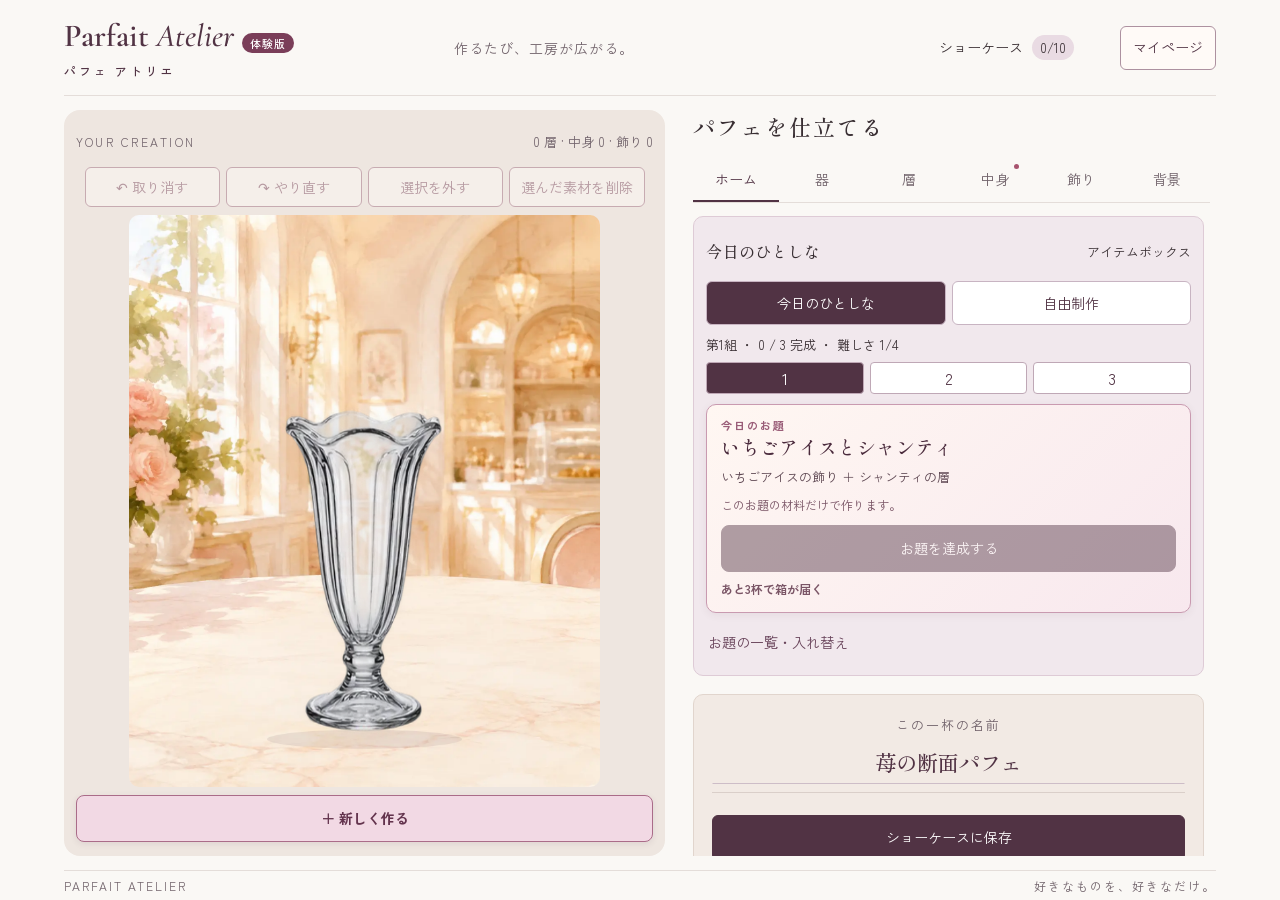
==== parfait-atelier/index.html @ 28c4d565 "Parfait Atelier 体験版に入れ替え（器4・層6・素材13・背景2、3題達成で箱ひとつ）" ====
<!doctype html>
<html lang="ja"><head><meta charset="UTF-8"><meta name="viewport" content="width=device-width,initial-scale=1"><meta name="theme-color" content="#513344"><meta name="description" content="パフェを仕立てて、撮って、集める。お題を楽しみながら新しい素材と作品帖を見つける小さな工房。"><title>Parfait Atelier 体験版 — 私のパフェ工房</title><style>:root{--plum:#513344;--ink:#382e32;--paper:#faf8f5;--line:#e4ddd9;--muted:#817378}*{box-sizing:border-box}body{margin:0;background:var(--paper);color:var(--ink);font-family:Arial,'Noto Sans JP',sans-serif;font-size:16px}button{font:inherit;cursor:pointer;color:inherit;touch-action:manipulation}button:disabled{opacity:.35;cursor:default}button:focus-visible,a:focus-visible,input:focus-visible{outline:3px solid #b77790;outline-offset:4px}header{height:106px;margin:0 5%;display:flex;align-items:center;border-bottom:1px solid var(--line);gap:24px}.brand{text-decoration:none;color:var(--plum);font:32px Georgia,serif;letter-spacing:-1px}.brand i{font-weight:normal}.brand span{display:block;font:12px Arial,sans-serif;letter-spacing:3px;margin-top:7px}.header-note{margin:auto;color:var(--muted);font-size:14px;letter-spacing:2px}.quiet{border:0;background:transparent;padding:10px;font-size:14px}.quiet:hover{color:#a15173}main{max-width:1400px;margin:auto;padding:36px 5% 50px;display:grid;grid-template-columns:1.15fr 1fr;gap:58px}.stage-panel{background:#f0eae5;border-radius:140px 140px 8px 8px;position:relative;padding:30px 28px 16px;align-self:start}.stage-heading{display:flex;justify-content:space-between;gap:10px;margin:8px 38px 0;font-size:12px;color:var(--muted)}.eyebrow{letter-spacing:2.5px;font-size:12px}.canvas-wrap{position:relative;max-width:470px;margin:auto}canvas{width:100%;height:auto;display:block;touch-action:none}#loading{position:absolute;inset:40% 0;text-align:center;color:var(--muted);font-size:14px;pointer-events:none}.creation-caption{text-align:center;margin-top:-32px;position:relative;pointer-events:none}.small-star{font-size:25px;color:#997f65}h1{font-family:Georgia,'Yu Mincho',serif;font-size:24px;font-weight:normal;letter-spacing:3px;margin:8px 0 12px}.creation-caption p{font-size:12px;color:var(--muted);line-height:1.8}.stage-actions{display:flex;justify-content:center;gap:25px;margin-top:20px}.workbench-title{display:flex;align-items:center;justify-content:space-between;padding:10px 0 24px}.workbench-title h2{font-size:24px;font-weight:500;margin:12px 0 0;letter-spacing:2px}.edition{font-size:12px;color:var(--muted);letter-spacing:1px}.tabs{display:flex;border-bottom:1px solid var(--line);margin-bottom:25px}.tabs button{flex:1;background:none;border:0;border-bottom:2px solid transparent;padding:16px 0;font-size:14px;color:var(--muted)}.tabs button.active{color:var(--plum);border-color:var(--plum)}.panel-label{font-size:14px;color:var(--muted);margin:0 0 18px;line-height:1.7}.grid{display:grid;grid-template-columns:repeat(4,1fr);gap:10px}.material{background:#fff;border:1px solid var(--line);border-radius:5px;padding:10px 4px 12px;min-width:0;font-size:13px;transition:.18s}.material:hover{transform:translateY(-3px);border-color:#ad8295}.material.chosen{border-color:var(--plum);background:#eee4e9;box-shadow:inset 0 0 0 1px var(--plum)}.sprite{height:85px;width:85px;max-width:100%;margin:0 auto 7px;display:block;background-size:400% 400%;background-repeat:no-repeat}.swatch{height:38px;width:38px;border-radius:50%;display:block;margin:12px auto 18px;box-shadow:inset 0 0 0 1px #0000000d}.recipe{margin-top:28px;padding-top:24px;border-top:1px solid var(--line)}.recipe-title{display:flex;justify-content:space-between;align-items:center;margin-bottom:12px}.recipe-title h3{font-size:16px;margin:0;font-weight:500}.recipe-title span,.hint{font-size:12px;color:var(--muted)}.layer-row{display:flex;align-items:center;gap:12px;border-bottom:1px solid #e8e1dd;min-height:48px;font-size:14px}.dot{width:15px;height:15px;border-radius:50%;flex-shrink:0}.layer-row .name{flex:1}.layer-row button{border:0;background:transparent;padding:9px 7px;color:#806f78}.hint{line-height:1.8}#selection:empty{display:none}#selection{margin-top:23px;background:#eee6eb;padding:18px;border-radius:5px}.selection-heading{display:flex;justify-content:space-between;align-items:center;font-size:14px;margin-bottom:15px}.selection-heading button{border:0;background:none}.range-row{display:flex;align-items:center;gap:12px;margin:12px 0;font-size:14px}.range-row label{min-width:55px}.range-row input{width:100%;accent-color:var(--plum)}.range-row output{font-size:12px;min-width:45px;text-align:right}footer{margin:0 5%;border-top:1px solid var(--line);padding:23px 0;display:flex;justify-content:space-between;color:var(--muted);font-size:12px;letter-spacing:2px}@media(min-width:1300px){main{padding-top:45px}.canvas-wrap{max-width:490px}}@media(max-width:850px){header{height:86px}.brand{font-size:27px}.header-note{display:none}header>.quiet{margin-left:auto}main{gap:24px;padding:24px 4%;grid-template-columns:1fr 1fr}.stage-panel{padding:25px 8px 12px;border-radius:90px 90px 6px 6px}.stage-heading{margin:10px 20px}.grid{grid-template-columns:repeat(2,1fr)}.edition{display:none}.creation-caption{margin-top:-15px}.creation-caption p{font-size:12px}h1{font-size:20px}.workbench-title h2{font-size:20px}}@media(max-width:580px){main{display:block;padding:20px 5%}.stage-panel{border-radius:110px 110px 6px 6px;padding-top:15px}.canvas-wrap{max-width:310px}.stage-heading{margin:12px 30px}.creation-caption{margin-top:-27px}h1{margin:3px 0 8px}.stage-actions{margin-top:8px}.workbench{margin-top:28px}.workbench-title{padding:0 0 12px}.grid{grid-template-columns:repeat(4,1fr)}.sprite{height:65px;width:65px}.material{font-size:12px}.tabs{position:sticky;top:0;background:var(--paper);z-index:4;margin-bottom:20px}.recipe{margin-top:23px}footer{font-size:10px;letter-spacing:1px}.creation-caption p{margin:8px 0}.small-star{font-size:20px}}
.sprite{background-size:contain;background-position:center}

.save-actions{text-align:center;margin:14px auto 0;max-width:450px;padding:18px 0 0;border-top:1px solid #dacfc9}.primary{border:1px solid var(--plum);border-radius:4px;background:var(--plum);color:white;padding:13px 26px;font-size:15px;min-height:46px}.primary:hover{background:#694354}.project-actions{display:flex;flex-wrap:wrap;justify-content:center;gap:4px;margin-top:9px}.project-actions .quiet{min-height:44px}.save-actions .hint{margin:7px 8px;font-size:12px;line-height:1.8}

/* Studio edition: preserve the original plum palette and watercolor materials. */
:root{--muted:#71636b}button,input,select{font:inherit}button:disabled{opacity:.55}button{min-height:44px}button:focus-visible,select:focus-visible,summary:focus-visible{outline:3px solid #a95a7f;outline-offset:3px}header{height:96px;max-width:1500px}.header-note{letter-spacing:1px}header .quiet{margin-left:auto;white-space:nowrap}#collection-count,#gift-count:not(:empty){display:inline-block;background:#e9dbe3;border-radius:20px;padding:3px 8px;font-size:13px;margin-left:5px}main{max-width:1460px;grid-template-columns:minmax(0,1.03fr) minmax(0,1fr);gap:40px;padding-top:28px}.stage-panel{padding:22px 22px 18px;border-radius:16px;background:#eee6e0;overflow:hidden}.stage-heading{margin:0 0 15px;align-items:center;font-size:13px}.canvas-wrap{max-width:500px;border-radius:10px;overflow:hidden;background:#f0eae5}.creation-caption{margin:18px 0 0;pointer-events:auto}.creation-caption label{display:block;font-size:13px;letter-spacing:2px;color:var(--muted);margin-bottom:6px}.creation-caption input{width:100%;text-align:center;border:1px solid transparent;border-bottom-color:#cdbdc7;background:transparent;color:var(--plum);font:24px Georgia,'Yu Mincho',serif;padding:8px 5px;border-radius:0;min-height:44px}.creation-caption p{font-size:14px;margin:10px 0}.stage-actions{gap:6px;margin-top:8px;flex-wrap:wrap}.save-actions{padding-top:14px;margin-top:8px}.save-actions>.primary,.save-actions>.secondary{display:block;width:100%;margin:9px 0}.primary,.secondary{font-size:14px;border-radius:6px;padding:12px 16px;line-height:1.5}.secondary{background:#fffaf7;border:1px solid #ad91a0;color:var(--plum)}.secondary:hover{background:#eee1e8}.save-actions .hint,.hint{font-size:13px;line-height:1.8}#save-status{font-size:13px;color:#536646;line-height:1.8;margin:10px 0 0}#save-status.error{color:#9b2e48;font-weight:600}.workbench-title{padding:0 0 20px}.workbench-title h1{font-size:26px;letter-spacing:2px;margin:10px 0 0}.journey{background:#f1e8ed;border:1px solid #decbd6;border-radius:10px;padding:14px 18px;margin-bottom:18px}.journey-heading{display:flex;justify-content:space-between;align-items:center;gap:8px}.journey h2{font-size:16px;font-weight:600;margin:0}.journey .quiet{font-size:13px;padding:6px 0}.journey select{width:100%;min-height:46px;background:#fffcfa;border:1px solid #cbb3c1;color:var(--plum);border-radius:5px;padding:8px 10px;margin-top:5px;font-size:16px}.journey p{font-size:14px;line-height:1.8;margin:10px 0}.journey .hint{font-size:13px;margin-bottom:0}.progress-line{display:flex;align-items:center;justify-content:space-between;font-size:13px;gap:10px}progress{width:100%;height:6px;border:0;border-radius:8px;display:block;margin-top:8px;background:#dacbd4;accent-color:var(--plum)}progress::-webkit-progress-bar{background:#dacbd4;border-radius:8px}progress::-webkit-progress-value{background:var(--plum);border-radius:8px}.tabs{margin-bottom:18px}.tabs button{font-size:14px;padding:14px 2px}.grid{gap:8px}.material{font-size:14px;padding:10px 5px;line-height:1.5}.material small{display:block;font-size:12px;color:var(--muted);margin-top:6px}.material.locked{opacity:.7}.sprite{object-fit:contain;width:80px;height:84px;background-size:contain}.recipe-title h2{font-size:16px;font-weight:500;margin:0}.scene-grid{display:grid;grid-template-columns:repeat(3,minmax(0,1fr));gap:8px}.scene-thumb{display:block;width:100%;height:105px;object-fit:cover;border-radius:3px;margin-bottom:10px}.scene-thumb.plain{background:#f0eae5}.subheading{font-size:16px;font-weight:500;margin:24px 0 14px}.empty-mark{display:grid;place-items:center;color:#9b8791;font-size:28px}.accents .material{font-size:13px}.reward-link{font-size:14px;margin-top:10px;padding-left:0}.backup{border-top:1px solid var(--line);padding-top:22px;margin-top:26px}.backup summary{font-size:14px;cursor:pointer;padding:6px 0}.backup .project-actions{justify-content:flex-start}.selection-actions{display:flex;gap:6px}.selection-actions .quiet{flex:1;background:#fff8fc;border:1px solid #d3bdca;border-radius:4px}.selection-heading{gap:10px}.selection-heading button{font-size:14px}.layer-row button{min-width:40px}.range-row output{font-size:13px}.range-row input{min-width:0}.range-row{gap:10px}.sr-only{position:absolute;width:1px;height:1px;padding:0;margin:-1px;overflow:hidden;clip:rect(0,0,0,0);white-space:nowrap;border:0}dialog{border:1px solid #d1b9c7;border-radius:15px;padding:28px;background:var(--paper);color:var(--ink);width:min(780px,calc(100% - 32px));max-height:88vh;overflow:auto;box-shadow:0 24px 100px #2815224d}dialog::backdrop{background:#2418218c;backdrop-filter:blur(3px)}.dialog-heading{display:flex;align-items:flex-start;justify-content:space-between;gap:15px;border-bottom:1px solid var(--line);padding-bottom:16px}.dialog-heading h2{font:26px Georgia,'Yu Mincho',serif;margin:10px 0 0}dialog p{line-height:1.8;font-size:14px}.dialog-heading .quiet{white-space:nowrap}.reward-grid{display:grid;grid-template-columns:repeat(3,minmax(0,1fr));gap:12px;margin:20px 0}.reward-card{border:1px solid var(--line);border-radius:8px;background:#fff;padding:18px 12px;text-align:center}.reward-card .sprite{width:100px;height:100px}.reward-card h3{font-size:16px;font-weight:500;margin:12px 0 8px}.reward-card p{font-size:13px;color:var(--muted);min-height:46px}.reward-card button{width:100%;padding:10px 4px}.bowl-card{display:flex;align-items:center;gap:24px;background:#e9eef0;border-radius:8px;padding:20px}.bowl-card .sprite{width:150px;height:150px;flex:none;margin:0}.bowl-card h3{font-size:20px;font-weight:500;margin:10px 0}.bowl-card .eyebrow{letter-spacing:1px}.collection-grid{display:grid;grid-template-columns:repeat(3,minmax(0,1fr));gap:16px}.work-card{background:white;border:1px solid var(--line);border-radius:8px;overflow:hidden;padding-bottom:12px;text-align:center}.work-card canvas{touch-action:auto}.work-card h3{font-size:15px;font-weight:500;padding:0 10px;overflow-wrap:anywhere}.work-card>div{display:flex;justify-content:center;gap:4px;padding:0 6px}.work-card button{font-size:13px;padding:7px}.empty-collection{text-align:center;padding:45px 10px}.empty-collection h3{font-size:22px;font-weight:500}.confirm-actions{display:flex;justify-content:flex-end;gap:12px;margin-top:24px}#confirm-dialog{max-width:480px}#confirm-title{font-size:20px}footer{font-size:12px}
@media(min-width:1100px){.canvas-wrap{max-width:430px}}
@media(max-width:900px){main{gap:24px;padding:24px 4%}.stage-panel{padding:15px}.grid{grid-template-columns:repeat(3,minmax(0,1fr))}.edition{display:none}.journey{padding:12px}.journey-heading{flex-wrap:wrap}.header-note{display:none}.stage-heading{font-size:12px}.eyebrow{letter-spacing:1.5px}.scene-grid{grid-template-columns:repeat(2,minmax(0,1fr))}}
@media(max-width:650px){header{height:80px;margin:0 5%;gap:10px}.brand{font-size:25px}.brand span{font-size:11px;letter-spacing:2px}header .quiet{font-size:13px;padding:8px 0}main{display:block;padding:18px 5%}.stage-panel{border-radius:12px;padding:14px}.canvas-wrap{max-width:350px}.stage-heading{margin:0 0 10px}.creation-caption{margin-top:12px}.creation-caption input{font-size:22px}.stage-actions .quiet{font-size:13px}.workbench{margin-top:28px}.grid{grid-template-columns:repeat(4,minmax(0,1fr))}.material{font-size:13px}.sprite{width:65px;height:72px}.tabs{position:sticky;top:0;z-index:4;background:var(--paper)}.journey-heading{flex-wrap:nowrap}.scene-grid{grid-template-columns:repeat(3,minmax(0,1fr))}.scene-thumb{height:100px}.collection-grid{grid-template-columns:repeat(2,minmax(0,1fr))}dialog{padding:20px 16px;width:calc(100% - 24px)}.dialog-heading h2{font-size:22px}.reward-grid{grid-template-columns:1fr;gap:10px}.reward-card{display:grid;grid-template-columns:72px 1fr;align-items:center;text-align:left;padding:12px;column-gap:12px}.reward-card .sprite{grid-row:1/4;width:72px;height:84px;margin:0}.reward-card h3{margin:0 0 4px}.reward-card p{min-height:0;margin:0 0 7px}.reward-card button{width:auto;justify-self:start;padding:8px 14px}.bowl-card{padding:15px;gap:12px}.bowl-card .sprite{width:90px;height:110px}.bowl-card h3{font-size:18px}.bowl-card p{font-size:13px}.save-actions .hint{font-size:13px}footer{letter-spacing:0;font-size:12px}}
@media(max-width:360px){.grid{grid-template-columns:repeat(3,minmax(0,1fr))}.stage-actions{gap:0}.brand{font-size:22px}header .quiet{font-size:12px}.scene-grid{grid-template-columns:1fr 1fr}.collection-grid{grid-template-columns:1fr}}
@media(prefers-reduced-motion:reduce){*,*::before,*::after{transition:none!important;scroll-behavior:auto!important}}

/* Collectible edition */
.edit-toolbar{display:flex;gap:8px;justify-content:center;margin:10px 0}.edit-toolbar button{flex:1}.edit-toolbar .quiet{border:1px solid #cdbac4;border-radius:6px}.subtabs{display:flex;gap:5px;margin-bottom:14px}.subtabs button{flex:1;border:1px solid var(--line);background:#fffaf7;border-radius:6px;padding:9px 3px;font-size:14px}.subtabs button.active{background:var(--plum);border-color:var(--plum);color:white}.subtabs small{display:block;font-size:11px;margin-top:3px}.item-picture{position:relative;display:block}.silhouette>img,.silhouette>.plain,.silhouette>.book-icon{filter:brightness(0);opacity:.8}.locked-item{background:#ede7e2}.locked-item:hover{background:#e5dcd7}.lock-mark{position:absolute;right:4px;bottom:5px;width:27px;height:27px;padding:5px;border-radius:50%;background:#fff8ee;color:var(--plum);box-shadow:0 2px 5px #38252d24}.lock-mark svg{width:100%;height:100%}.material small:empty{display:none}.material .scene-thumb{height:100px}.material small{font-size:11px;line-height:1.6}.music-controls{margin-top:16px;border-top:1px solid #d4c7cb;padding-top:10px;display:flex;flex-wrap:wrap;gap:6px 12px;align-items:center;font-size:13px}.music-controls label{display:flex;align-items:center;gap:6px;flex:1}.music-controls input{min-width:70px;width:100px;accent-color:var(--plum)}#music-status{font-size:12px;color:var(--muted)}#content-progress{font-size:12px;letter-spacing:.3px}#top-select{width:100%;min-height:44px;border:1px solid #cbb3c1;background:#fffafc;border-radius:5px;padding:8px;margin:6px 0 12px;color:var(--ink)}.selection-actions{margin-top:8px;flex-wrap:wrap}.selection-actions button{font-size:12px}.parcel-grid{display:grid;grid-template-columns:repeat(3,minmax(0,1fr));gap:12px;margin:22px 0}.parcel{background:#eee2d4;border:1px solid #bca083;border-radius:8px;padding:20px 10px;display:flex;flex-direction:column;align-items:center;gap:12px;box-shadow:inset 0 0 0 5px #faf4e966}.parcel:hover{background:#e6d4c2}.parcel-symbol{display:grid;place-items:center;width:72px;height:72px;border:1px solid #c1a382;background:linear-gradient(90deg,transparent 42%,#a8798466 42% 58%,transparent 58%),linear-gradient(transparent 42%,#a8798466 42% 58%,transparent 58%),#f4e8d8;font:38px Georgia;color:#8e5d70}.parcel strong{font-size:15px;font-weight:500}.parcel>span:last-child{font-size:12px;color:var(--muted)}.gift-reveal{text-align:center;padding:20px;animation:reveal .35s ease-out}.gift-reveal .sprite,.gift-reveal .scene-thumb{width:200px;height:200px;object-fit:contain;margin:0 auto}.gift-reveal h3{font:25px Georgia,'Yu Mincho',serif;font-weight:400}.gift-reveal .book-icon{width:120px;height:160px;margin:auto}.album-teaser{display:flex;gap:20px;align-items:center;padding:22px;background:#eae3df;border-radius:10px;margin-top:20px}.album-teaser h3{font-weight:500;font-size:17px;margin:0}.album-teaser p{margin-bottom:0;font-size:13px}.book-icon{display:grid;place-items:center;flex:none;width:60px;height:80px;border:1px solid #af8d62;border-left:7px solid #633e51;border-radius:2px 7px 7px 2px;background:#805c70;color:#f5e3be;font:14px 'Yu Mincho',serif;box-shadow:3px 4px 0 #d7c8b4}.collection-grid{grid-template-columns:repeat(2,minmax(0,1fr))}.album-cover{margin:25px auto;max-width:360px;min-height:430px;width:100%;border:1px solid #9f7c58;border-left:18px solid #4a2b3c;border-radius:4px 14px 14px 4px;background:#78536a;color:#f5e2bd;box-shadow:7px 9px 0 #d9cab4,10px 12px 20px #30202925;display:flex;flex-direction:column;align-items:center;justify-content:center;gap:40px;padding:28px;outline:1px solid #cba87f;outline-offset:-28px}.album-cover>span:first-child{font:12px Georgia;letter-spacing:3px}.album-cover strong{font:27px 'Yu Mincho',serif;letter-spacing:3px}.album-cover small{font-size:13px}.album-cover>span:last-child{font-size:13px}.book-spread{display:grid;grid-template-columns:repeat(2,minmax(0,1fr));gap:26px;background:linear-gradient(90deg,#f8f0df 48%,#d7cbb6 50%,#f8f0df 52%);padding:22px;border:1px solid #c9b899;border-radius:6px;box-shadow:0 5px 0 #e3d8c4;animation:reveal .25s ease-out}.book-spread .work-card{border:none;background:#fffaf0}.page-controls{display:flex;align-items:center;justify-content:space-between;gap:8px;margin:22px 0 6px;font-size:13px}.page-controls button{font-size:13px;padding:9px}.work-card canvas{aspect-ratio:210/255;object-fit:contain}.gift-reveal .item-picture{pointer-events:none}@keyframes reveal{from{opacity:0;transform:translateY(9px)}to{opacity:1;transform:translateY(0)}}
@media(max-width:650px){.parcel-grid{grid-template-columns:repeat(2,minmax(0,1fr));gap:8px}.parcel{padding:14px 6px}.book-spread{gap:14px;padding:10px}.book-spread .work-card>div{flex-direction:column}.album-cover{min-height:370px;max-width:300px}.album-teaser{padding:16px;gap:14px}.subtabs button{font-size:13px}.material small{font-size:10px}.page-controls button{font-size:12px;padding:7px}.music-controls{justify-content:center}.selection-actions button{min-width:70px}}
@media(prefers-reduced-motion:reduce){*,*::before,*::after{animation:none!important}}

.subtabs small,.material small{font-size:12px}.music-controls label{flex:none}.music-controls input{flex:1;max-width:140px}#canvas:focus-visible{outline:3px solid #a95a7f;outline-offset:-3px}

.single-box{grid-template-columns:1fr;max-width:330px;margin:24px auto}.layer-swatch{display:block;width:66px;height:66px;margin:10px auto;border-radius:50%;box-shadow:inset 0 0 0 1px #0002}.mix-8,.mix-9{background-image:radial-gradient(ellipse at 25% 25%,#49312b 0 4%,transparent 5%),radial-gradient(ellipse at 70% 68%,#49312b 0 7%,transparent 8%);background-size:19px 22px}.mix-10{background-image:repeating-linear-gradient(22deg,transparent 0 10px,#c6668844 12px 17px,transparent 20px 27px)}.mix-11{background-image:radial-gradient(#8d542d 14%,transparent 20%),repeating-linear-gradient(17deg,transparent 0 10px,#994a3844 11px 15px,transparent 18px 23px);background-size:15px 19px,100% 100%}.silhouette>.layer-swatch{filter:brightness(0);opacity:.8}

[hidden]{display:none!important}.creation-modes{display:flex;gap:8px;margin:12px 0 18px}.creation-modes button{flex:1;padding:12px 8px;font-size:15px;border:1px solid #c8b4c2;border-radius:6px;background:#fff;color:#513344}.creation-modes button[aria-pressed="true"]{background:#513344;color:#fff}.quest-card{display:flex;gap:12px;padding:14px;margin:10px 0;border:1px solid #d6cbd2;background:#fff;border-radius:8px}.quest-card.current{border:2px solid #75445f}.quest-card.done{background:#f3f3ee}.quest-number{font-size:18px;color:#75445f}.quest-card>div{min-width:0;flex:1}.quest-card strong{font-size:15px}.quest-card p{font-size:14px;margin:6px 0 10px}.quest-actions{display:flex;flex-wrap:wrap;gap:8px}.quest-actions button{font-size:14px;padding:8px 10px}.quest-done{color:#456544;font-size:14px}#board-label{font-size:14px}#next-board{width:100%;margin-top:10px}

/* Compact recipe and independently scrolling material palette. */
.journey{padding:12px;margin-bottom:12px}.journey-heading h2{font-size:16px}.creation-modes{margin:8px 0;gap:6px}.creation-modes button{padding:7px;font-size:14px}.journey #content-progress,.journey>.hint,.journey .progress-line,.journey>progress{display:none}#board-label{margin:6px 0;font-size:13px}#quest-status{font-size:14px;line-height:1.5;margin:8px 0 0}#quest-tabs{display:flex;gap:6px}#quest-tabs button{flex:1;min-height:32px;border:1px solid #bfa8b6;background:white;border-radius:4px;color:#513344}#quest-tabs button[aria-pressed=true]{background:#513344;color:white}#quest-details{margin-top:6px;font-size:14px}#quest-details summary{cursor:pointer;color:#68435a}#quest-details[open]{max-height:260px;overflow:auto}.quest-card{padding:8px;margin:6px 0}.quest-card p{margin:4px 0}.quest-actions button{padding:6px}.workbench-title{padding-bottom:8px}.tabs{margin-bottom:10px}.tabs button{padding:10px 0}.panel-label{margin-bottom:8px}.canvas-delete-bar{display:flex;align-items:center;justify-content:space-between;gap:10px;margin:8px auto;max-width:450px;font-size:14px}.canvas-delete-bar button{padding:8px 12px;min-height:40px;border-color:#99647a;color:#713c54}.canvas-delete-bar button:disabled{opacity:.5}.canvas-wrap{max-height:60vh}.canvas-wrap canvas{max-height:60vh;object-fit:contain}.creation-caption p{display:none}
@media(min-width:651px){.stage-panel{position:sticky;top:12px;align-self:start}.workbench{min-width:0}#panel{max-height:48vh;overflow-y:auto;overscroll-behavior:contain;padding:3px 6px 5px 0}.workbench-title .eyebrow,.edition{display:none}.workbench-title h1{font-size:22px;margin:0 0 8px}}
@media(max-width:650px){main{display:grid;grid-template-columns:minmax(0,1fr) minmax(0,1fr);gap:8px;padding:12px 8px}.stage-panel{position:sticky;top:8px;align-self:start;padding:8px 4px;border-radius:10px}.stage-heading,.creation-caption,.stage-panel .save-actions p,.workbench-title{display:none}.canvas-wrap{width:100%}.stage-actions{flex-wrap:wrap}.stage-actions button{font-size:12px;padding:6px;min-width:40%}.canvas-delete-bar{flex-direction:column;font-size:12px;gap:4px}.canvas-delete-bar button{font-size:12px;width:100%;padding:5px}.save-actions{padding:8px 0;margin:6px 0}.save-actions button{padding:7px 4px;font-size:12px;width:100%;min-height:40px;margin-bottom:5px}.workbench{margin-top:0}.journey{padding:8px}.journey-heading h2{display:none}.journey-heading{justify-content:flex-end}.creation-modes button{font-size:12px;padding:7px 2px}.journey #quest-status{font-size:12px}#board-label,#quest-details{font-size:12px}.grid{grid-template-columns:repeat(2,minmax(0,1fr));gap:5px}.scene-grid{grid-template-columns:repeat(2,minmax(0,1fr))}#panel{max-height:45vh;overflow-y:auto}.tabs{position:static}.tabs button{font-size:12px}.subtabs button{font-size:12px}.sprite{width:65px;height:65px}.material small{display:none}#selection{padding:8px}.range-row{flex-wrap:wrap}.recipe{margin-top:12px}.quest-actions{gap:4px}.quest-actions button{font-size:12px}.quest-card strong{font-size:13px}.quest-card p{font-size:12px}}

.canvas-wrap{max-height:none;width:min(100%,calc(60vh * .8235));margin-inline:auto}.canvas-wrap canvas{max-height:none;height:auto;object-fit:initial}@media(max-width:650px){.creation-caption{display:block;margin:8px 0}.creation-caption label{font-size:12px}.creation-caption input{font-size:14px;width:100%}.canvas-wrap{width:100%}}
@media(max-width:650px){.workbench,.stage-panel{min-width:0}.layer-row{display:grid;grid-template-columns:16px repeat(3,minmax(0,1fr));gap:4px;padding:6px 0}.layer-row .name{grid-column:2 / -1;overflow-wrap:anywhere}.layer-row button{min-width:0;padding:6px}.layer-row button:first-of-type{grid-column:2}.selection-actions{display:flex}.range-row output{min-width:24px}}

/* Larger creation surface and distraction-free photo viewer. */
@media(min-width:851px){main{grid-template-columns:minmax(0,1.15fr) minmax(0,1fr);gap:28px}.stage-panel{padding-inline:12px}.canvas-wrap{width:min(100%,calc(74vh * .8235));max-width:620px}.stage-heading{margin:8px 16px 10px}.creation-caption{margin-top:8px}.creation-caption input{font-size:23px}.save-actions{max-width:100%}.save-actions button{margin:3px;padding:10px 14px}}
#photo-dialog{box-sizing:border-box;width:100vw;max-width:none;height:100dvh;max-height:none;margin:0;padding:14px 20px;border:0;border-radius:0;background:#211b20;color:#fff;overflow:auto}#photo-dialog[open]{display:flex;flex-direction:column;gap:10px}#photo-dialog::backdrop{background:#211b2fee}.photo-header{display:flex;justify-content:space-between;align-items:center;gap:12px}.photo-header h2{font-size:18px;margin:0;overflow-wrap:anywhere}.photo-image-wrap{flex:1;min-height:0;display:flex;justify-content:center;align-items:center}#photo-preview{display:block;max-width:100%;max-height:100%;width:auto;height:auto;object-fit:contain}.photo-tools{display:flex;justify-content:center;gap:8px;flex-wrap:wrap}.photo-tools button,.photo-header button{font-size:14px;padding:8px 14px;background:#fff5f9;color:#513344;border:1px solid #bc97a9;border-radius:5px}#photo-status{font-size:13px;text-align:center;margin:0;line-height:1.5;color:#ebdbe4}@media(max-width:650px){#photo-dialog{padding:10px}.photo-tools button{font-size:12px;padding:8px}.photo-header h2{font-size:16px}#photo-status{font-size:12px}}

#open-mypage{font-size:14px;padding:8px 12px;margin-left:12px;white-space:nowrap}#mypage-dialog{max-width:650px}#mypage-dialog h3{font-size:18px;margin-top:24px}#mypage-dialog p{font-size:14px;line-height:1.7}.reset-section{border-top:1px solid #d5bdc9;margin-top:24px;padding-top:8px}.reset-section input{display:block;max-width:100%;padding:10px;margin:8px 0 12px;border:1px solid #b38b9f}.reset-section label{font-size:14px}#gift-editor{width:min(700px,100%);margin:auto;font-size:14px}#gift-editor label{display:block;margin:5px 0}#gift-editor select,#gift-editor textarea{width:100%;box-sizing:border-box;border-radius:5px;padding:8px;font-size:14px;color:#513344;background:#fff7fb}#gift-editor textarea{resize:vertical;max-height:120px}.send-links{display:flex;gap:14px;justify-content:center;flex-wrap:wrap}.send-links a{color:#fff0f8;text-decoration:underline;font-size:14px;padding:5px}.send-note{font-size:12px;text-align:center;margin:0;color:#e1cdd9}#photo-dialog .photo-image-wrap{min-height:130px}#photo-dialog{gap:7px}.work-card>div{flex-wrap:wrap}@media(max-width:650px){header{flex-wrap:wrap;height:auto;padding:12px 0;gap:8px}.brand{margin-right:auto}#open-mypage{font-size:12px;margin-left:0}.send-links{gap:6px}.send-links a{font-size:12px}#gift-editor label{font-size:12px}#gift-editor textarea{min-height:52px}.photo-tools{gap:5px}#photo-dialog{padding:8px}.photo-image-wrap{min-height:120px!important}.reset-section input{box-sizing:border-box;width:100%}}

@media(min-width:850px){#photo-dialog.gift-mode[open]{display:grid;grid-template-columns:minmax(0,1.15fr) minmax(0,1fr);grid-template-rows:auto minmax(0,1fr) auto auto auto auto;column-gap:28px;padding:20px 36px}.gift-mode .photo-header{grid-column:1/-1}.gift-mode .photo-image-wrap{grid-column:1;grid-row:2/6;height:100%;max-height:calc(100dvh - 125px)}.gift-mode #gift-editor{grid-column:2;grid-row:2;align-self:center}.gift-mode .photo-tools{grid-column:2;grid-row:3}.gift-mode #gift-links{grid-column:2;grid-row:4}.gift-mode .send-note{grid-column:2;grid-row:5}.gift-mode #photo-status{grid-column:1/-1;grid-row:6}.gift-mode #photo-preview{height:100%;max-height:100%;width:auto}}

.music-choice{display:block;font-size:14px}.music-choice select{display:block;width:100%;box-sizing:border-box;margin:8px 0 16px;padding:12px;border:1px solid #bda5b1;border-radius:8px;background:#fffaf6;color:#513344;font:inherit}.music-controls{flex-wrap:wrap;gap:10px}#music-status{flex-basis:100%;font-size:13px}.music-credits{font-size:12px;margin:12px 0}.music-credits a{color:#754459}
</style>
<style id="mobile-fix">
/* === スマホ向け: パフェを上に固定し、素材を横に流す帯にする（燈） === */
@media(max-width:650px){
 html,body{overflow:visible!important}
 main{overflow-x:clip}
 main{display:block;padding:6px 8px 32px}
 .stage-panel{position:sticky;top:0;z-index:30;background:#eee6e0;padding:6px 6px 6px;border-radius:0 0 14px 14px;box-shadow:0 8px 16px #38252d26}
 .canvas-wrap{width:min(100%,calc(33vh * .8235));margin-inline:auto}
 .canvas-delete-bar{flex-direction:row;align-items:center;justify-content:space-between;margin:6px auto 2px;font-size:12px}
 .canvas-delete-bar button{width:auto;padding:6px 10px;min-height:36px;font-size:12px}
 .stage-actions.edit-toolbar{margin:4px 0 0;gap:4px}
 .stage-actions button{font-size:12px;padding:6px 4px;min-width:0;flex:1;min-height:36px}
 .workbench{margin-top:10px}
 #panel{max-height:none;overflow:visible}
 html{scroll-padding-top:calc(var(--stage-h,340px) + 6px)}
 .tabs{position:sticky;top:var(--stage-h,340px);z-index:25;background:var(--paper);margin-bottom:8px}.tabs button{font-size:13px;padding:11px 0}
 .subtabs{margin-bottom:8px}.subtabs button{padding:8px 3px}
 .panel-label{font-size:12px;margin:0 0 6px}
 .grid,.scene-grid{display:flex;flex-wrap:nowrap;overflow-x:auto;gap:8px;padding:2px 2px 10px;scroll-snap-type:x proximity;-webkit-overflow-scrolling:touch;overscroll-behavior-x:contain}
 .grid .material,.scene-grid .material{flex:0 0 112px;min-width:112px;scroll-snap-align:start;font-size:12px;padding:8px 4px 10px}
 .sprite{width:72px;height:72px}
 .material .scene-thumb{height:78px}
 .material small{display:none}
 .mobile-finish{margin:18px 0 0;padding:12px;background:#fff9f6;border:1px solid #e4ddd9;border-radius:12px}
 .mobile-finish .creation-caption{display:block;margin:0 0 10px;pointer-events:auto}
 .mobile-finish .creation-caption label{font-size:12px}
 .mobile-finish .creation-caption input{font-size:16px;width:100%}
 .mobile-finish .save-actions{margin:0;padding:0;border:0;max-width:none}
 .mobile-finish .save-actions button{width:100%;margin:5px 0;min-height:44px;font-size:14px}
 .mobile-finish .save-actions p{display:block}
}
</style>
<link rel="preconnect" href="https://fonts.googleapis.com"><link rel="preconnect" href="https://fonts.gstatic.com" crossorigin><link href="https://fonts.googleapis.com/css2?family=Cormorant+Garamond:ital,wght@0,500;0,600;1,500;1,600&family=Shippori+Mincho:wght@400;500;600&family=Zen+Kaku+Gothic+New:wght@400;500;700&display=swap" rel="stylesheet">
<style id="font-fix">
/* === 書体: 欧文見出し Cormorant Garamond / 和文見出し Shippori Mincho / 本文 Zen Kaku Gothic New（燈） === */
:root{--serif:'Cormorant Garamond','Shippori Mincho',Georgia,'Yu Mincho','Hiragino Mincho ProN',serif;--sans:'Zen Kaku Gothic New','Noto Sans JP','Hiragino Kaku Gothic ProN',Arial,sans-serif}
body,button,input,select,textarea{font-family:var(--sans)}
.brand{font-family:var(--serif);font-weight:600;letter-spacing:0}
.brand i{font-style:italic;font-weight:500}
.brand span{font-family:var(--sans);font-weight:500}
h1,.workbench-title h1,.dialog-heading h2,.gift-reveal h3,.album-cover strong,.empty-collection h3,#photo-title,#mypage-title,#confirm-title,.bowl-card h3,.album-teaser h3,#collection-title,#rewards-title{font-family:var(--serif);font-weight:500}
.creation-caption input{font-family:var(--serif);font-weight:500}
.album-cover>span:first-child,.eyebrow,.edition,footer{font-family:var(--sans)}
.book-icon{font-family:var(--serif)}
.journey h2,.recipe-title h2,.subheading,.reward-card h3,.work-card h3,.quest-card strong,#mode-title{font-family:var(--sans);font-weight:600}
</style>
<style id="interior-style">
/* Interior ingredients: retain the atelier's existing palette and layout. */
html{-webkit-text-size-adjust:100%}
canvas{-webkit-user-select:none;user-select:none}
#canvas{touch-action:none!important;cursor:default;-webkit-touch-callout:none}
#canvas.dragging{cursor:grabbing}
[hidden]{display:none!important}
.direct-drag-hint{margin:9px 0 4px;text-align:center;font-size:12px;line-height:1.6;color:#715f69}
.creation-finish{margin-top:26px;padding:20px 18px;background:#f2eae4;border:1px solid #e1d5cd;border-radius:10px}
.creation-finish .creation-caption{margin-top:0}
.creation-finish .save-actions{max-width:none}
.creation-finish .save-actions>button{width:100%;display:block;margin:8px 0}
.creation-finish .creation-caption p{display:none}
.creation-finish #file-status{font-size:12px}
.mobile-edit-controls{margin:0 0 10px}
.jelly-palette{padding:14px 12px;margin:0 0 18px;border:1px solid #d5dfd9;border-radius:9px;background:linear-gradient(120deg,#eff6f1a6,#fff9f4)}
.jelly-palette h2,.layer-group-heading{font-size:15px;font-weight:500;margin:0 0 8px;color:#59474f}
.jelly-palette>p{font-size:12px;color:#716c6a;line-height:1.7;margin:0 0 12px}
.jelly-grid{grid-template-columns:repeat(4,minmax(0,1fr))}
.jelly-grid .material{font-size:12px;padding:8px 3px}
.jelly-grid .material small{display:none}
.layer-swatch.jelly-swatch{position:relative;width:58px;height:52px;max-width:90%;border-radius:44% 35% 32% 40% / 35% 44% 31% 39%;background-image:radial-gradient(ellipse at 26% 14%,#fff 0 4%,#ffffffa0 7%,transparent 20%),linear-gradient(110deg,#ffffff9e,#ffffff00 29%,#dbeee808 55%,#ffffff6e 74%,#66887536);box-shadow:inset 0 2px 2px #ffffffe6,inset -3px -4px 6px #50726938,0 4px 3px #65817512;border:1px solid #8faa9c52}
.layer-swatch.jelly-swatch::after{content:'';position:absolute;inset:3px 6px auto 8px;height:13px;border-top:2px solid #ffffffed;border-radius:45% 60% 35% 60%;transform:rotate(-10deg);background:linear-gradient(#ffffff42,#ffffff00)}
.gel-bubble{position:absolute;display:block;border-radius:50%;background:radial-gradient(circle at 35% 30%,#ffffff05 40%,#ffffff3b 61%,#52716a70 76%,#ffffffa1 88%);box-shadow:inset .4px .6px 1px #ffffffb8,0 .3px .6px #7a9b8552;transform:scaleY(.88)}
.gel-bubble::after{content:'';position:absolute;left:15%;top:10%;width:35%;height:24%;background:#fff;border-radius:50%;transform:rotate(-30deg)}
.layer-group-heading{margin:18px 0 12px}
.tabs button[data-tab="inside"]{position:relative}
.tabs button[data-tab="inside"]::after{content:"";position:absolute;width:5px;height:5px;border-radius:50%;background:#a7536e;top:6px;right:22%}
.tabs button[data-tab="inside"].active::after{background:#513344}
.inside-intro{position:relative;border:1px solid #e1cbd4;background:linear-gradient(130deg,#f6e8ea,#fff9f1);padding:17px 18px;border-radius:10px;margin:0 0 16px;overflow:hidden}
.inside-eyebrow{font:11px var(--sans);letter-spacing:2.2px;color:#956879}
.inside-intro h2{font:500 22px var(--serif);line-height:1.5;letter-spacing:1px;margin:5px 0 8px;color:var(--plum)}
.inside-intro>p{font-size:13px;line-height:1.8;color:#78646b;margin:0}
.inside-examples{margin-top:12px;border-top:1px solid #dfc8d1;padding-top:10px}
.inside-examples summary{font-size:13px;color:#694454;cursor:pointer;min-height:36px;line-height:32px}
.example-buttons{display:flex;gap:6px;flex-wrap:wrap;margin:5px 0}
.example-buttons button{flex:1;min-width:100px;border:1px solid #d3b2c2;border-radius:6px;font-size:12px;padding:8px 5px;background:#fffaf7;color:var(--plum)}
.inside-examples .hint{font-size:12px;margin:8px 0 0}
.inside-categories{margin-bottom:12px}
.inside-placement{display:flex;align-items:center;gap:12px;margin:0 0 12px;font-size:13px;color:var(--muted)}
.inside-placement>div{display:flex;gap:4px;flex:1;padding:3px;background:#eee5e8;border-radius:8px}
.inside-placement button{flex:1;min-height:38px;border:0;background:transparent;padding:6px 5px;font-size:12px;color:#735a69;border-radius:5px;white-space:nowrap}
.inside-placement button[aria-pressed="true"]{background:#fffaf8;color:#513344;box-shadow:0 1px 4px #51334420;font-weight:600}
.fill-control{margin:16px 0 19px;padding:12px 14px;border:1px solid #e0d5d8;border-radius:8px;background:#fffaf6}
.fill-label{display:flex;justify-content:space-between;align-items:center;font-size:13px;color:#674c5c;margin-bottom:4px}
.fill-label output{font-variant-numeric:tabular-nums}
.fill-control input{width:100%;accent-color:var(--plum);margin:0;min-height:36px}
.fill-ends{display:flex;justify-content:space-between;font-size:11px;color:#85727a}
.placement-toggle{display:flex;gap:5px;padding:3px;border-radius:7px;background:#ded0d9;margin-bottom:17px}
.placement-toggle button{flex:1;padding:8px 4px;border:0;border-radius:5px;background:transparent;color:#71576a;font-size:13px}
.placement-toggle button[aria-pressed="true"]{background:var(--plum);color:#fff}
.inside-height-hint{font-size:11px;color:var(--muted);text-align:center;margin-top:-7px}
#selection .range-row{flex-wrap:nowrap}
.canvas-delete-bar span{overflow-wrap:anywhere}
#selection .selection-actions button{min-height:44px}
.inside-grid .material{font-size:12px}
@media(min-width:651px){#panel{max-height:57vh}.inside-intro h2{font-size:23px}.recipe{margin-top:20px}.stage-panel{top:8px}.canvas-wrap{width:min(100%,calc(61vh * .8235))}}
@media(min-width:1200px) and (min-height:950px){.canvas-wrap{width:min(100%,calc(65vh * .8235))}}
@media(max-width:650px){
 header{height:auto!important;min-height:68px;flex-wrap:nowrap!important;gap:6px!important;margin:0 4%!important;padding:max(9px,env(safe-area-inset-top)) 0 9px!important}
 .brand{min-width:0;margin-right:auto!important;font-size:22px!important;white-space:nowrap}
 .brand span{display:none!important}
 #open-collection,#open-mypage{font-size:0!important;min-width:58px;margin:0!important;padding:7px 8px!important;white-space:nowrap}
 #open-collection::before{content:'作品';font-size:13px}
 #open-mypage::before{content:'マイページ';font-size:13px}
 #collection-count{font-size:12px!important;padding:2px 6px!important;margin-left:3px!important}
 .stage-panel{position:sticky!important;top:0!important;z-index:30;padding:4px!important}
 .stage-panel .canvas-wrap{width:min(100%,calc(34svh * 700 / 850))!important}
 .stage-panel .stage-heading{display:none}
 .direct-drag-hint{margin:4px 0 2px;font-size:11px}
 main{padding:8px 12px 30px!important}
 .workbench{margin-top:14px}
 .tabs{position:sticky!important;top:var(--stage-h,340px)!important;background:var(--paper)}
 #panel{max-height:none!important;overflow:visible!important}
 .creation-finish .creation-caption{display:block}
 .creation-finish .creation-caption input{font-size:20px}
 .creation-finish .save-actions p{display:block}
 .creation-finish .save-actions button{font-size:14px;padding:12px 10px;min-height:46px}
 .canvas-delete-bar{flex-direction:row;font-size:12px}
 .canvas-delete-bar button{width:auto;min-height:42px}
 .grid .material,.scene-grid .material{min-height:110px}
 .jelly-grid{display:grid!important;grid-template-columns:repeat(4,minmax(0,1fr))!important;overflow:visible!important;gap:5px}
 .jelly-grid .material{width:auto!important;min-width:0!important;flex:none!important;font-size:10px;min-height:98px}
 .jelly-palette{padding:12px 8px}
 .tabs{gap:0}.tabs button{font-size:12px!important;white-space:nowrap}
 .tabs button[data-tab="photo"]{flex:1.3}
 .inside-intro{padding:13px 14px;margin-bottom:12px}
 .inside-intro h2{font-size:21px;letter-spacing:.5px}
 .inside-intro>p br{display:none}
 .inside-intro>p{font-size:12px}
 .inside-placement{gap:8px}
 .inside-placement button{font-size:12px;min-height:42px}
 .example-buttons button{min-width:88px}
 .fill-control{margin:12px 0 16px}
 #selection{padding:14px;margin-top:16px;border-radius:8px}
 #selection .range-row{gap:9px}
 #selection .range-row label{min-width:48px}
 #selection .range-row input{min-height:44px}
 #selection .range-row output{min-width:39px}
 .layer-row{display:flex!important;gap:8px!important}
 .layer-row .name{flex:1;font-size:13px}
 .layer-row button{min-width:40px}
}

</style><style id="mobile-atelier-2026">
.layer-row{display:grid;grid-template-columns:18px minmax(0,1fr) auto;gap:6px 9px;align-items:center;padding:9px 4px;border-bottom:1px solid #e3d7dc}
.layer-row .name{grid-column:2;min-width:0;font-weight:600;overflow-wrap:anywhere}
.layer-thickness{grid-column:2/4;display:grid;grid-template-columns:70px minmax(0,1fr) 43px;align-items:center;gap:9px;background:#fff8fa;border:1px solid #ebdde4;border-radius:7px;padding:6px 9px}
.layer-thickness label{font-size:12px;color:#71546b}.layer-thickness input{width:100%;min-width:0;accent-color:var(--plum);height:36px;touch-action:pan-x}.layer-thickness output{text-align:right;font-size:12px;font-variant-numeric:tabular-nums}
.layer-buttons{display:flex;gap:2px;grid-row:1;grid-column:3}.layer-buttons button{min-width:36px;min-height:38px;border-radius:6px;background:#f7eef2}
.layer-instruction{margin:10px 0 18px}
.preview-zoom{display:none}
@media(max-width:650px){
 html,body{height:100%!important;overflow:hidden!important;overscroll-behavior:none}
 body{height:100dvh!important;display:flex!important;flex-direction:column!important;padding:0!important}
 header{position:relative!important;z-index:40;flex:0 0 auto!important;width:100%;min-height:50px!important;margin:0!important;padding:3px 10px!important;border-bottom:1px solid #e7d8df;gap:6px!important;background:#faf8f5}
 header .brand{font-size:22px!important}
 main{display:flex!important;flex:1 1 auto!important;min-height:0!important;min-width:0!important;flex-direction:column!important;overflow:hidden!important;gap:0!important;margin:0!important;padding:0 8px!important;max-width:100%!important}
 .stage-panel{position:relative!important;top:auto!important;z-index:5!important;flex:none!important;align-self:stretch!important;display:flex!important;flex-direction:column!important;align-items:center!important;width:100%!important;height:clamp(270px,52dvh,570px)!important;max-height:calc(100dvh - 175px)!important;padding:3px 4px 5px!important;margin:0!important;overflow:hidden!important;border-radius:0 0 14px 14px!important;box-shadow:0 4px 12px #57394a25!important}
 .stage-panel .canvas-wrap{position:relative;width:auto!important;max-width:100%!important;max-height:calc(100% - 23px)!important;height:calc(100% - 23px)!important;aspect-ratio:700/850!important;overflow:hidden!important;flex:1 1 auto;min-height:0!important}
 .canvas-wrap canvas{width:100%!important;height:100%!important;max-height:none!important;object-fit:fill!important;transform-origin:center;transition:transform .15s ease}
 .stage-panel.zoomed .canvas-wrap canvas{transform:scale(1.18)}
 .stage-panel .direct-drag-hint{font-size:10px!important;line-height:1.15!important;margin:3px 0 0!important;flex:none}
 .preview-zoom{display:block;position:absolute;right:8px;top:8px;z-index:8;border:1px solid #bba0ad;border-radius:8px;background:#fff9f4e8;color:#553448;font-size:12px;padding:5px 8px;min-height:32px;box-shadow:0 2px 8px #0001}
 .workbench{display:block!important;flex:1 1 auto!important;min-height:0!important;width:100%!important;overflow-y:auto!important;overflow-x:hidden!important;overscroll-behavior-y:contain!important;-webkit-overflow-scrolling:touch!important;margin:0!important;padding:4px 2px 32px!important}
 .workbench-title{display:none!important}
 .journey{margin:3px 0 7px!important;padding:7px!important}
 .creation-modes{margin:2px 0!important}
 .mobile-edit-controls{margin:0!important;padding:0!important}
 .mobile-edit-controls .canvas-delete-bar{margin:2px 0!important;min-height:30px;gap:4px!important;flex-direction:row!important}
 .mobile-edit-controls .canvas-delete-bar span{font-size:10px!important;flex:1!important;white-space:nowrap;overflow:hidden;text-overflow:ellipsis}
 .mobile-edit-controls .canvas-delete-bar button{padding:3px 8px!important;font-size:11px!important;min-height:33px!important;width:auto!important}
 .mobile-edit-controls .edit-toolbar{margin:2px 0 4px!important;gap:4px!important;display:flex!important;flex-wrap:nowrap!important}
 .mobile-edit-controls .edit-toolbar button{min-width:0!important;flex:1!important;min-height:36px!important;font-size:11px!important;padding:5px 2px!important}
 .tabs{position:sticky!important;top:0!important;z-index:25!important;display:flex!important;background:#faf8f5!important;margin:0 0 8px!important;padding:2px 0!important;box-shadow:0 2px 5px #fff8}
 .tabs button{min-width:0!important;flex:1!important;min-height:43px!important;padding:6px 2px!important;font-size:12px!important}
 .tabs button[data-tab="photo"]{flex:1.35!important;font-size:11px!important}
 #panel{max-height:none!important;overflow:visible!important}
 .grid,.scene-grid{overflow-x:auto!important}
 .layer-row{display:grid!important;grid-template-columns:18px minmax(0,1fr) auto!important;gap:6px 8px!important}
 .layer-row .name{grid-column:2!important}
 .layer-thickness{grid-column:2/4!important;min-width:0!important;grid-template-columns:64px minmax(0,1fr) 37px!important;padding:5px 7px!important}
 .layer-buttons{grid-row:1;grid-column:3}
 .layer-row .layer-buttons button{min-width:34px!important;padding:2px!important}
 .recipe{margin:14px 0!important;padding-top:12px!important}
 .creation-finish{margin:16px 0!important}
 footer{display:none!important}
 dialog[open]{z-index:100!important}
}
</style><style id="atelier-home-tabs-2026">
/* Never expose layer tools in other categories. */
.recipe{display:none!important}
body[data-current-tab="layers"] .recipe{display:block!important}
body:not([data-current-tab="inside"]):not([data-current-tab="toppings"]) #selection{display:none!important}
body:not([data-current-tab="inside"]):not([data-current-tab="toppings"]) .canvas-delete-bar{display:none!important}
#home-modes .journey{display:block!important;margin:0 0 15px!important}
#home-finish .creation-finish{display:block!important;margin:18px 0!important}
#home-modes .journey-heading{display:flex}
#home-finish .creation-caption{display:block!important;pointer-events:auto!important}
#home-finish .creation-caption input{font-size:21px!important}
#home-finish .save-actions{display:block!important}
#panel .inside-intro{margin-top:8px}
@media(max-width:650px){
 .tabs{gap:0!important}
 .tabs button{flex:1 1 0!important;font-size:11px!important;padding:6px 1px!important;letter-spacing:-.4px;white-space:nowrap}
 .tabs button[data-tab="photo"]{flex:1 1 0!important;font-size:11px!important}
 #home-modes .journey-heading{justify-content:space-between!important}
 #home-modes .journey-heading h2{display:block!important;font-size:15px!important}
 .mobile-edit-controls{padding-bottom:3px!important}
 body:not([data-current-tab="inside"]):not([data-current-tab="toppings"]) .mobile-edit-controls .canvas-delete-bar{display:none!important}
 .stage-panel .canvas-wrap{max-height:calc(100% - 18px)!important;height:calc(100% - 18px)!important}
 #home-finish .creation-finish{padding:12px!important}
 #home-finish .creation-caption input{font-size:18px!important}
 #panel .inside-intro{padding:12px!important}
}
</style><style id="atelier-v4-detail">
/* Photo-album grid for glass and backgrounds; keeps v4 layering and interactions. */
 .choice-strip{margin-top:8px;padding:8px 0 18px}
.choice-strip .panel-label{margin:2px 4px 11px;color:#765f6e;font-size:13px}
.choice-items{display:grid;grid-template-columns:repeat(4,minmax(0,1fr));gap:10px;padding:3px 2px 12px;overflow:visible}
.choice-items .material{position:relative;width:100%;min-width:0;min-height:136px;padding:7px 5px 9px;display:flex;flex-direction:column;align-items:center;justify-content:flex-start;border-radius:10px;overflow:hidden;background:#fffcfa;box-shadow:0 1px 3px #5133440b;transition:border-color .15s,box-shadow .15s}
.choice-items .material .sprite{width:100%;max-width:96px;height:91px;object-fit:contain;margin:2px auto 6px}
.choice-items .material .scene-thumb{width:100%;height:auto;aspect-ratio:1/1;object-fit:cover;border-radius:6px;margin:0 auto 7px}
.choice-items .material>span:not(.item-picture){font-size:12px;line-height:1.35;overflow-wrap:anywhere}
.choice-items .material small{font-size:10px;line-height:1.3}
.choice-items .material.chosen{background:#faf0f5;border:2px solid #87536c;box-shadow:0 0 0 2px #e8cbd9; padding:6px 4px 8px}
.choice-items .material.chosen::after{content:'✓';position:absolute;top:7px;right:7px;display:grid;place-items:center;width:22px;height:22px;border-radius:50%;background:#75455c;color:white;font:700 14px Arial,sans-serif;box-shadow:0 1px 4px #38252d55;z-index:2}
.choice-items .material.locked-item{opacity:.75}
.layer-row-active{background:#f7e4ed;border-left:3px solid #9c6684;padding-left:5px;border-radius:5px}
.layer-row-active .layer-thickness label{font-weight:700;color:#6e3e5b}
@media(max-width:650px){
 .choice-strip{margin:8px -2px 0;padding:5px 0 13px}
 .choice-items{display:grid!important;grid-template-columns:repeat(3,minmax(0,1fr))!important;gap:8px!important;overflow:visible!important;padding:2px 3px 12px!important;scroll-snap-type:none!important}
 .choice-items .material{width:100%!important;min-width:0!important;min-height:126px!important;flex:none!important;padding:7px 3px 8px!important}
 .choice-items .material.chosen{padding:6px 2px 7px!important}
 .choice-items .material .sprite{width:100%!important;max-width:83px!important;height:84px!important;object-fit:contain}
 .choice-items .material .scene-thumb{height:auto!important;aspect-ratio:1/1!important;object-fit:cover}
 .choice-items .material>span:not(.item-picture){font-size:11px}
}
</style><style id="atelier-v8-scalloped-fishbowl-four-jellies">
/* Keep the reset action clearly visible on the left without changing other edit actions. */
.edit-toolbar #reset{order:-1;flex:1.3 1 auto!important;background:#f2d9e4!important;color:#63334d!important;border:1.5px solid #aa6c89!important;border-radius:8px!important;font-weight:700!important;box-shadow:0 2px 6px #59344c1a}
.edit-toolbar #reset:hover{background:#eac9d9!important;border-color:#89536e!important}
.edit-toolbar #reset:focus-visible{outline:3px solid #a95a7f;outline-offset:3px}
@media(max-width:650px){.mobile-edit-controls .edit-toolbar #reset{order:-1;flex:1.35 1 auto!important;white-space:nowrap;font-size:11px!important;padding-inline:4px!important}}
</style><style id="atelier-v8-one-row-controls">
/* One row under the picture: zoom, undo, redo, deselect, delete. Buttons keep fixed places; they grey out instead of disappearing. */
.canvas-delete-bar{flex-wrap:nowrap!important}
body:not([data-nx1]):not([data-nx2]) .canvas-delete-bar{display:flex!important}
.canvas-delete-bar .preview-zoom{position:static!important;border:1px solid #bba0ad;border-radius:8px;background:#fff9f4;color:#553448;box-shadow:none}
.canvas-delete-bar #selected-item-label{position:absolute!important;width:1px!important;height:1px!important;overflow:hidden!important;clip:rect(0 0 0 0)!important;white-space:nowrap}
.canvas-delete-bar>button{flex:1 1 0!important;min-width:0!important;width:auto!important;white-space:nowrap}
.canvas-delete-bar button:disabled{opacity:.45}
/* "New" is a starting action: it lives on the Home tab only, not next to the tools you use mid-work. */
body:not([data-current-tab="home"]) .edit-toolbar{display:none!important}
@media(min-width:651px){.preview-zoom{display:none!important}.canvas-delete-bar{max-width:520px!important}}
@media(max-width:650px){
 .stage-panel .direct-drag-hint{display:none!important}
 .stage-panel{height:min(clamp(270px,52dvh,600px),calc((100vw - 28px) * 850 / 700 + 8px))!important}
 .stage-panel .canvas-wrap{height:100%!important;max-height:100%!important}
 .trash-long{display:none}
 body:not([data-nx1]):not([data-nx2]) .mobile-edit-controls .canvas-delete-bar{display:flex!important;gap:4px!important}
 .mobile-edit-controls .canvas-delete-bar>button{min-height:36px!important;padding:3px 2px!important;font-size:11px!important}
}
#confirm-message{white-space:pre-line}
.current-quest{margin:10px 0 8px;padding:12px 14px;border-radius:10px;background:linear-gradient(135deg,#fff7f2,#f8e8ee);border:1.5px solid #c99ab0;box-shadow:0 2px 8px #59344c12}
.current-quest .cq-eyebrow{display:block;font-size:11px;letter-spacing:2px;color:#9a5d78;font-weight:700}
.current-quest h3{margin:3px 0 4px;font-size:18px;color:#4a2a3c;font-weight:600;line-height:1.4}
.current-quest .cq-desc{margin:0;font-size:13px;color:#5d4651;line-height:1.6}
.current-quest .cq-ready{margin:8px 0 0;font-size:12px;color:#3f6b4a;font-weight:600}
.current-quest .cq-count{margin:6px 0 0;font-size:12px;color:#7a5566;font-weight:600}
.fill-total-row{display:grid!important;grid-template-columns:auto 1fr 3.2em;align-items:center;gap:12px;margin:6px 2px 14px}
.fill-total-row label{font-size:14px;color:#553448;font-weight:600;white-space:nowrap}
.fill-total-row input{width:100%;margin:0}
.fill-total-row output{text-align:right;font-size:13px;color:#6d5d66}
.current-quest .cq-achieve{display:block;width:100%;margin:10px 0 0;min-height:44px;border-radius:8px}
.current-quest .cq-achieve:disabled{opacity:.45}
.current-quest .cq-rule{margin:6px 0 0;font-size:12px;color:#7a5566}
.current-quest .cq-extra{margin:8px 0 0;font-size:12px;color:#9a3d4f;font-weight:600;line-height:1.6}
.material.off-quest{opacity:.38;filter:grayscale(.6);cursor:not-allowed}
.material.off-quest .off-quest-tag{display:block!important;font-size:10px;color:#7a5566}
#atelier-toast{position:fixed;left:50%;bottom:24px;transform:translate(-50%,20px);background:#4a2a3c;color:#fff;padding:10px 16px;border-radius:10px;font-size:13px;box-shadow:0 6px 18px #0003;opacity:0;pointer-events:none;transition:opacity .2s,transform .2s;z-index:1000;max-width:calc(100vw - 32px);text-align:center}
#atelier-toast.show{opacity:1;transform:translate(-50%,0)}
@media(max-width:650px){
 main>.canvas-delete-bar.bar-on-top{display:flex!important;flex:none!important;gap:4px!important;margin:4px 0 4px!important;padding:0!important;max-width:none!important;width:100%}
 main>.canvas-delete-bar.bar-on-top>button{min-height:34px!important;padding:3px 2px!important;font-size:11px!important}
 main>.canvas-delete-bar.bar-on-top .preview-zoom{min-height:34px!important;padding:3px 8px!important;font-size:11px!important}
 .stage-panel{border-radius:14px!important}
}
.material{position:relative}
.material.quest-pick{outline:2px solid #b0698a;outline-offset:-2px;background:#fdf3f6}
.material .quest-badge{position:absolute;top:6px;left:6px;z-index:2;background:#7a3e59;color:#fff;font-size:10px;font-weight:700;padding:2px 6px;border-radius:6px;letter-spacing:1px}
.assist-setting{margin:4px 0 16px}
.assist-options{display:grid;gap:8px}
.assist-option{display:flex;gap:10px;align-items:flex-start;padding:10px 12px;border:1px solid #e1d0d8;border-radius:10px;background:#fff;cursor:pointer}
.assist-option input{margin-top:4px;accent-color:#7a3e59}
.assist-option b{display:block;color:#553448;margin-bottom:2px}
.assist-option span{font-size:12px;line-height:1.6;color:#6d5d66}
@media(min-width:651px){
 /* PC: the page itself never scrolls. Header stays put; the picture stays put; only the right column scrolls. */
 html,body{height:100%!important;overflow:hidden!important}
 body{display:flex!important;flex-direction:column!important;height:100dvh!important;margin:0}
 body>header{flex:none!important;padding-top:10px!important;padding-bottom:10px!important}
 body>footer{flex:none!important;padding-top:6px!important;padding-bottom:6px!important;margin-top:0!important}
 body>main{flex:1 1 auto!important;min-height:0!important;height:auto!important;overflow:hidden!important;padding-top:14px!important;padding-bottom:14px!important;align-items:stretch!important;grid-template-rows:minmax(0,1fr)!important}
 .stage-panel{position:relative!important;top:auto!important;align-self:stretch!important;height:100%!important;max-height:100%!important;min-height:0!important;display:flex!important;flex-direction:column!important;align-items:center!important;overflow:hidden!important;padding-top:14px!important;padding-bottom:14px!important}
 .stage-panel .stage-heading{order:0;flex:none;width:100%}
 .stage-panel .canvas-delete-bar{order:1;flex:none;margin:6px auto 8px!important;width:100%!important;max-width:560px!important;gap:6px!important}
 .stage-panel .canvas-delete-bar>button{flex:1 1 0!important;min-width:0!important;padding-left:4px!important;padding-right:4px!important;white-space:nowrap;overflow:hidden;text-overflow:ellipsis}
 .stage-panel .canvas-wrap{order:2;flex:1 1 auto!important;min-height:0!important;height:auto!important;max-height:none!important;width:auto!important;max-width:100%!important;aspect-ratio:700/850}
 .stage-panel .canvas-wrap canvas{width:100%!important;height:100%!important;max-height:none!important;object-fit:contain}
 .stage-panel .direct-drag-hint{display:none!important}
 .stage-panel .edit-toolbar{order:3;flex:none;width:100%;margin:8px 0 0!important}
 .workbench{align-self:stretch!important;height:100%!important;min-height:0!important;overflow-y:auto!important;overflow-x:hidden!important;overscroll-behavior:contain;padding-right:6px}
 .workbench #panel{max-height:none!important;overflow:visible!important}
 .workbench .tabs{position:sticky!important;top:0!important;z-index:6!important;background:var(--paper,#faf8f5)!important}
}
#quest-details>summary{display:flex;align-items:center;min-height:42px;padding:4px 2px;cursor:pointer}
.current-quest .cq-fresh{display:block;width:100%;margin:8px 0 0;min-height:40px;border-radius:8px}
/* Type roles: the workshop's own voice (headings) in the logo's Mincho; everything you press or read in passing stays Gothic. */
#mode-title,.current-quest h3,#jelly-heading,.layer-group-heading,#panel h2,.workbench h2,#mypage-dialog h3,#assist-heading,.guide>summary,.journey-heading h2{font-family:var(--serif)!important;font-weight:500!important;letter-spacing:.02em}
.current-quest h3{font-size:19px!important}
/* Glasses: 3 per row everywhere so 9 (or 12) glasses fill complete rows. */
@media(min-width:651px){#panel .choice-items:not(.scene-items){grid-template-columns:repeat(3,minmax(0,1fr))!important}}
/* Five jellies sit in one row on every screen. */
.jelly-grid{grid-template-columns:repeat(5,minmax(0,1fr))!important;gap:5px!important}
.jelly-grid .material{padding:6px 2px!important;min-height:92px}
.jelly-grid .material>span:not(.item-picture):not(.quest-badge){font-size:10px;line-height:1.25;word-break:keep-all;overflow-wrap:anywhere}
.trial-more{display:flex;flex-direction:column;align-items:center;justify-content:center;text-align:center;gap:2px;min-height:96px;border:1.5px dashed #c99ab0;border-radius:10px;background:#fbf3f6;color:#7a3e59;font-size:12px;padding:8px}
.trial-more b{font-family:var(--serif);font-weight:500;font-size:14px}
.brand .trial-badge,header .brand span.trial-badge{display:inline-block!important;margin-left:8px;padding:2px 8px;border-radius:999px;background:#7a3e59;color:#fff;font-family:var(--sans,sans-serif);font-size:11px;font-style:normal;letter-spacing:.1em;vertical-align:middle}
#bowl-reward{display:none!important}
#trial-end{max-width:420px;border:1px solid #e1d0d8;border-radius:14px;padding:22px}
#trial-end h2{font-family:var(--serif);font-weight:500;margin:0 0 10px;color:#4a2a3c}
#trial-end p{font-size:14px;line-height:1.8;color:#5d4651}
.trial-note{background:#fbf3f6;border-radius:8px;padding:8px 10px;color:#7a3e59!important}
.home-note{margin:4px 0 10px;padding:10px 12px;border-radius:10px;background:#f6e3ea;border:1px solid #c99ab0;color:#6b3550;font-size:13px;line-height:1.6}
.creation-modes [data-mode].flash-mode{animation:modeFlash 1.2s ease 2}
@keyframes modeFlash{50%{box-shadow:0 0 0 4px #c99ab088}}
@media(prefers-reduced-motion:reduce){.creation-modes [data-mode].flash-mode{animation:none}}
.guide{margin:4px 0 14px;padding:10px 14px;border:1px solid #e1d0d8;border-radius:10px;background:#fbf6f3}
.guide summary{cursor:pointer;font-weight:600;color:#553448;font-size:15px}
.guide-steps{margin:8px 0 8px;padding-left:1.4em;font-size:13px;line-height:1.75;color:#4a3a42}
.guide-steps b{color:#553448}
.guide-tip{margin:6px 0 0;font-size:12px;line-height:1.7;color:#6d5d66}
.quest-invite{background:linear-gradient(135deg,#f6e3ea,#fbf3ee);border:1.5px solid #c99ab0;border-radius:12px;padding:14px 16px;margin:4px 0 12px;box-shadow:0 2px 10px #59344c14}
.quest-invite .invite-eyebrow{display:block;font-size:11px;letter-spacing:2px;color:#9a5d78;font-weight:700}
.quest-invite h2{font-size:18px;margin:4px 0 4px;color:#4a2a3c;font-weight:600;line-height:1.4}
.quest-invite .invite-desc{margin:0 0 10px;font-size:13px;color:#5d4651;line-height:1.6}
.quest-invite .invite-note{margin:0 0 10px;font-size:12px;color:#7a3e59;background:#fff8;border-radius:6px;padding:6px 8px}
.quest-invite .invite-row{display:flex;align-items:center;gap:10px;flex-wrap:wrap}
.quest-invite .invite-row button{padding:10px 16px;min-height:42px;border-radius:8px}
.quest-invite .invite-count{font-size:12px;color:#7a5566;font-weight:600}
.quest-invite .invite-hint{margin:8px 0 0;font-size:11px;color:#8a7680}
.quest-invite.invite-flash{animation:inviteFlash 1.4s ease 2}
@keyframes inviteFlash{50%{box-shadow:0 0 0 4px #c99ab066}}
@media(prefers-reduced-motion:reduce){.quest-invite.invite-flash{animation:none}}
#confirm-dialog.soft-confirm #confirm-title{position:absolute;width:1px;height:1px;overflow:hidden;clip:rect(0 0 0 0)}
#confirm-dialog.soft-confirm #confirm-message{margin-top:4px}
/* Controls row + tabs stay pinned together right under the picture; no see-through gap while scrolling. */
@media(max-width:650px){
 .workbench{padding-top:0!important}
 .mobile-edit-controls{position:sticky!important;top:0!important;z-index:26!important;background:#faf8f5!important;padding-top:4px!important;margin-top:0!important}
 .tabs{top:var(--ctrl-h,44px)!important}
}
</style></head><body>
<header><a class="brand" href="#canvas">Parfait <i>Atelier</i><span class="trial-badge">体験版</span><span>パフェ アトリエ</span></a><span class="header-note">作るたび、工房が広がる。</span><button id="open-collection" class="quiet">ショーケース <span id="collection-count">0</span></button><button id="open-mypage" class="secondary">マイページ</button></header>
<main>
<section class="stage-panel" aria-label="パフェと撮影"><div class="stage-heading"><span class="eyebrow">YOUR CREATION</span><span id="count"></span></div>
<div class="canvas-wrap"><canvas id="canvas" width="700" height="850" aria-label="パフェの編集。中身と飾りはドラッグ、または選択後に矢印キーで動かせます。"></canvas><div id="loading" role="status">素材を準備しています…</div></div>
<div class="canvas-delete-bar"><button type="button" id="zoom-preview" class="preview-zoom" aria-pressed="false">拡大 ＋</button><button id="undo" class="secondary" disabled>↶ 取り消す</button><button id="redo" class="secondary" disabled>↷ やり直す</button><span id="selected-item-label">飾りに触れると選べます</span><button type="button" id="deselect" class="secondary" disabled>選択を外す</button><button id="trash-selected" class="secondary" disabled><span class="trash-long">選んだ素材を</span>削除</button></div><div class="creation-caption"><label for="creation-title">この一杯の名前</label><input id="creation-title" maxlength="40" value="私だけのパフェ" autocomplete="off"><p>飾りを選んで、自由に動かして。</p></div>
<div class="stage-actions edit-toolbar"><button id="reset" class="secondary">＋ 新しく作る</button><span id="undo-status" class="sr-only" role="status"></span></div>
<div class="save-actions"><button id="complete" class="primary" disabled>完成してショーケースへ</button><button id="complete-keep" class="secondary" hidden>達成してショーケースにも飾る</button><button id="make-gift" class="secondary">パフェを贈る</button><button id="view-photo" class="secondary">全画面で見る・共有</button><button id="export-image" class="secondary" disabled>写真をPNGで保存</button><p id="save-status" role="status" aria-live="polite"></p><p id="file-status" class="hint" role="status" aria-live="polite">作品と報酬は、このブラウザに自動保存します。</p></div>
</section>
<section class="workbench" aria-label="制作道具"><div class="workbench-title"><div><span class="eyebrow">MAKE IT YOURS</span><h1>パフェを仕立てる</h1></div><span class="edition">ATELIER / 09</span></div>
<section class="journey" aria-label="お題と報酬"><div class="journey-heading"><h2 id="mode-title">自由制作</h2><button id="open-rewards" class="quiet">アイテムボックス <span id="gift-count"></span></button></div><nav class="creation-modes" aria-label="制作モード"><button data-mode="daily">今日のひとしな</button><button data-mode="free">自由制作</button></nav><div id="daily-panel"><p id="board-label"></p><div id="quest-tabs" aria-label="3つのお題"></div><div id="current-quest" class="current-quest" hidden></div><details id="quest-details"><summary>お題の一覧・入れ替え</summary><div id="quest-cards"></div></details><button id="next-board" class="secondary">次の3題へ</button></div><p id="content-progress" class="content-progress"></p><p id="quest-status" aria-live="polite"></p><div class="progress-line"><span id="quest-progress">お題 0 / 3</span><span id="progress-caption">新しい器まで</span></div><progress id="progress" value="0" max="3" aria-label="次の箱までのお題達成数"></progress><p class="hint">報酬はお題モードのみ。お題を3回完成すると、箱から未所持品を1個もらえます。</p></section>
<nav class="tabs" aria-label="制作道具の種類"><button class="active" data-tab="home" aria-pressed="true">ホーム</button><button data-tab="glass" aria-pressed="false">器</button><button data-tab="layers" aria-pressed="false">層</button><button data-tab="inside" aria-pressed="false">中身</button><button data-tab="toppings" aria-pressed="false">飾り</button><button data-tab="photo" aria-pressed="false">背景</button></nav>
<p id="inside-live" class="sr-only" role="status" aria-live="polite"></p><div id="home-storage" hidden></div><div id="panel"></div><div id="selection"></div><section class="recipe"><div class="recipe-title"><h2>重ねた層・高さ</h2><span>上から順に</span></div><div id="layer-list"></div><p class="hint">各段の高さを個別調整。矢印で順番を変えられます。</p></section>

</section></main><footer><span>PARFAIT ATELIER</span><span>好きなものを、好きなだけ。</span></footer>
<dialog id="rewards-dialog" aria-labelledby="rewards-title"><div class="dialog-heading"><div><span class="eyebrow">A LITTLE GIFT</span><h2 id="rewards-title">アイテムボックス</h2></div><button data-close="rewards-dialog" class="quiet" aria-label="報酬を閉じる">閉じる ×</button></div><p id="reward-message" role="status"></p><div id="reward-options"></div><div id="bowl-reward"></div><p class="hint">3題を完成すると次の組へ進めます。「別のお題にする」は達成回数に入りません。</p></dialog>
<dialog id="collection-dialog" aria-labelledby="collection-title"><div class="dialog-heading"><div><span class="eyebrow">MY COLLECTION</span><h2 id="collection-title">私のショーケース</h2></div><button data-close="collection-dialog" class="quiet" aria-label="ショーケースを閉じる">閉じる ×</button></div><p id="shelf-status" class="hint"></p><div id="collection"></div></dialog>
<dialog id="confirm-dialog" aria-labelledby="confirm-title"><h2 id="confirm-title">確認</h2><p id="confirm-message"></p><div class="confirm-actions"><button id="confirm-cancel" class="secondary">キャンセル</button><button id="confirm-ok" class="primary">続ける</button></div></dialog>
<dialog id="photo-dialog" aria-labelledby="photo-title"><div class="photo-header"><h2 id="photo-title">私のパフェ</h2><button data-close="photo-dialog" class="secondary">閉じる</button></div><div class="photo-image-wrap"><img id="photo-preview" alt="作ったパフェの写真"></div><div id="gift-editor" hidden><label for="gift-preset">メッセージを選ぶ</label><select id="gift-preset"><option value="birthday">お誕生日おめでとう</option><option value="thanks">いつもありがとう</option><option value="cheer">おつかれさま</option><option value="custom">自分の言葉で</option></select><label for="gift-message">カードに添えるメッセージ（80文字まで）</label><textarea id="gift-message" maxlength="80" rows="2">お誕生日おめでとう！素敵な一年になりますように。</textarea></div><div class="photo-tools"><button id="gift-toggle" class="secondary">メッセージカードにする</button><button id="photo-save" class="primary" disabled>写真を保存</button><button id="photo-share" class="secondary" disabled>SNSなどに共有</button></div><div id="social-links" class="send-links"><a id="x-link" href="https://x.com/intent/tweet" target="_blank" rel="noopener noreferrer">Xで投稿を作る</a><a href="https://www.instagram.com/" target="_blank" rel="noopener noreferrer">Instagramを開く</a></div><div id="gift-links" class="send-links" hidden><a id="line-link" target="_blank" rel="noopener noreferrer">LINEでメッセージを送る</a><a id="mail-link">メールを書く</a></div><p class="send-note">先に画像を保存し、開いたアプリで添付してください。リンクから画像は自動添付されません。</p><p id="photo-status" role="status" aria-live="polite"></p></dialog><dialog id="mypage-dialog" aria-labelledby="mypage-title"><div class="dialog-heading"><h2 id="mypage-title">マイページ</h2><button data-close="mypage-dialog" class="secondary">マイページを閉じる</button></div><details class="guide" open><summary>遊び方</summary><p class="guide-tip trial-note">これは体験版です。器4つ・層6つ・素材13種類・背景2つで遊べます。今日のひとしなを3回達成すると、箱がひとつ届きます。完全版は11月中旬に公開予定です。</p><ol class="guide-steps"><li><b>ホーム</b>で「今日のひとしな」か「自由制作」を選びます。</li><li><b>器</b>でグラスを選びます。</li><li><b>層</b>でクリームやジュレを重ねます。「全体の高さ」で層ぜんぶをグラスのどこまで入れるかを決め、下の「重ねた層」のスライダーで1段ずつ厚さを変えられます。1段を変えても、ほかの層の厚さは変わりません。</li><li><b>中身</b>でグラスの中に果物やアイスを入れます。素材を押すと中に入り、置いた後も1個ずつ動かせます。</li><li><b>飾り</b>でグラスの上に飾ります。グラスの中に入れたいものは「中身」から選びます。</li><li><b>背景</b>で一杯を置く場所を選びます。</li><li>できあがったら、<b>ホーム</b>のいちばん下のボタンで保存します。作品はショーケースに並びます。</li></ol><p class="guide-tip">置いた素材は指で動かせます。触れて選ぶと、絵の下の段で「選択を外す」「削除」ができます。間違えたときは「取り消す」で戻せます。</p><p class="guide-tip">「今日のひとしな」はお題の材料だけで作ります。下の「今日のひとしなの遊び方」で、お題の材料だけを選べる「やさしい」と、全部の中から探す「ふつう」を選べます。</p><p class="guide-tip">「今日のひとしな」のお題を3回完成すると箱が届き、まだ持っていない器や素材がひとつ出てきます。鍵の付いた素材はここから集まります。</p><p class="guide-tip">記録はこの端末のブラウザに保存されます。ときどき下の「工房全体を保存」でバックアップを残してください。</p></details><section class="assist-setting" aria-labelledby="assist-heading"><h3 id="assist-heading">今日のひとしなの遊び方</h3><div class="assist-options" role="radiogroup" aria-labelledby="assist-heading"><label class="assist-option"><input type="radio" name="quest-assist" value="easy"><span><b>やさしい</b>お題の材料だけが選べます。ほかの素材は暗くなります。</span></label><label class="assist-option"><input type="radio" name="quest-assist" value="normal"><span><b>ふつう</b>全部の素材から自分で探します。お題の材料には「お題」の印が付きます。お題にない材料が入っていると達成できません。</span></label></div></section><h3>音楽</h3><label class="music-choice" for="music-track">曲を選ぶ<select id="music-track"><option value="bossa">ボサノバ — わたあめ</option></select></label><section class="music-controls" aria-label="工房の音楽"><button id="music-toggle" class="secondary" aria-pressed="false">音楽を再生</button><label for="music-volume">音量</label><input id="music-volume" type="range" min="0" max="100" value="20"><span id="music-status" role="status">消音中</span></section><p class="hint">選んだ曲を繰り返し再生します。曲と音量はこのブラウザに保存されます。</p><details class="music-credits"><summary>音楽について</summary><p>楽器音源：FluidR3_GM / MIDI.js Soundfonts（CC BY 3.0）。楽器サンプルを編曲・音量調整し、MP3に書き出しています。<a href="https://github.com/gleitz/midi-js-soundfonts" target="_blank" rel="noopener noreferrer">音源の出典</a> · <a href="https://creativecommons.org/licenses/by/3.0/" target="_blank" rel="noopener noreferrer">ライセンス</a></p></details><section class="backup"><h3>保存・バックアップ</h3><p class="hint">この端末・ブラウザに保存されます。ブラウザのデータを消すと記録も消えるため、ときどき工房全体のバックアップを残してください。</p><div class="project-actions"><button id="save-backup" class="secondary">工房全体を保存</button><button id="save-project" class="quiet">この作品だけ保存</button><button id="load-project" class="quiet">ファイルから開く</button><input type="file" id="project-input" accept=".json,application/json" hidden></div><p class="hint">作品ファイル・旧版の保存データ・工房バックアップに対応。別の端末へは工房全体を読み込むと、報酬も引き継げます。</p></section><p id="mypage-status" role="status"></p><section class="reset-section"><h3>データの初期化</h3><p>このブラウザの作品・作りかけ・解放アイテム・お題の進み具合を最初に戻します。必要な記録は先に「工房全体を保存」で残してください。</p><label for="reset-word">続ける場合は「初期化」と入力</label><input id="reset-word" autocomplete="off" placeholder="初期化"><button id="reset-profile" class="secondary" disabled>初期化の確認へ</button></section></dialog><script>window.PARFAIT_ASSETS={"cafe-day.png":"[data-uri]","cafe-night.png":"[data-uri]","glass-5.png":"[data-uri]","glass-6.png":"[data-uri]","glass-7.png":"[data-uri]","part-0.png":"[data-uri]","part-1.png":"[data-uri]","part-10.png":"[data-uri]","part-11.png":"[data-uri]","part-12.png":"[data-uri]","part-13.png":"[data-uri]","part-14.png":"[data-uri]","part-15.png":"[data-uri]","part-16.png":"[data-uri]","part-17.png":"[data-uri]","part-18.png":"[data-uri]","part-19.png":"[data-uri]","part-2.png":"[data-uri]","part-20.png":"[data-uri]","part-21.png":"[data-uri]","part-22.png":"[data-uri]","part-23.png":"[data-uri]","part-24.png":"[data-uri]","part-25.png":"[data-uri]","part-26.png":"[data-uri]","part-27.png":"[data-uri]","part-28.png":"[data-uri]","part-29.png":"[data-uri]","part-3.png":"[data-uri]","part-30.png":"[data-uri]","part-31.png":"[data-uri]","part-32.png":"[data-uri]","part-33.png":"[data-uri]","part-34.png":"[data-uri]","part-35.png":"[data-uri]","part-36.png":"[data-uri]","part-37.png":"[data-uri]","part-38.png":"[data-uri]","part-39.png":"[data-uri]","part-4.png":"[data-uri]","part-5.png":"[data-uri]","part-6.png":"[data-uri]","part-7.png":"[data-uri]","part-8.png":"[data-uri]","part-9.png":"[data-uri]","reward-bowl.png":"[data-uri]","scene-autumn.png":"[data-uri]","scene-garden.png":"[data-uri]","scene-library.png":"[data-uri]","scene-marble.png":"[data-uri]","scene-moon.png":"[data-uri]","scene-seaside.png":"[data-uri]","scene-tea.png":"[data-uri]","scene-terrace.png":"[data-uri]","scene-winter.png":"[data-uri]"};window.PARFAIT_AUDIO={"bossa":"[data-uri]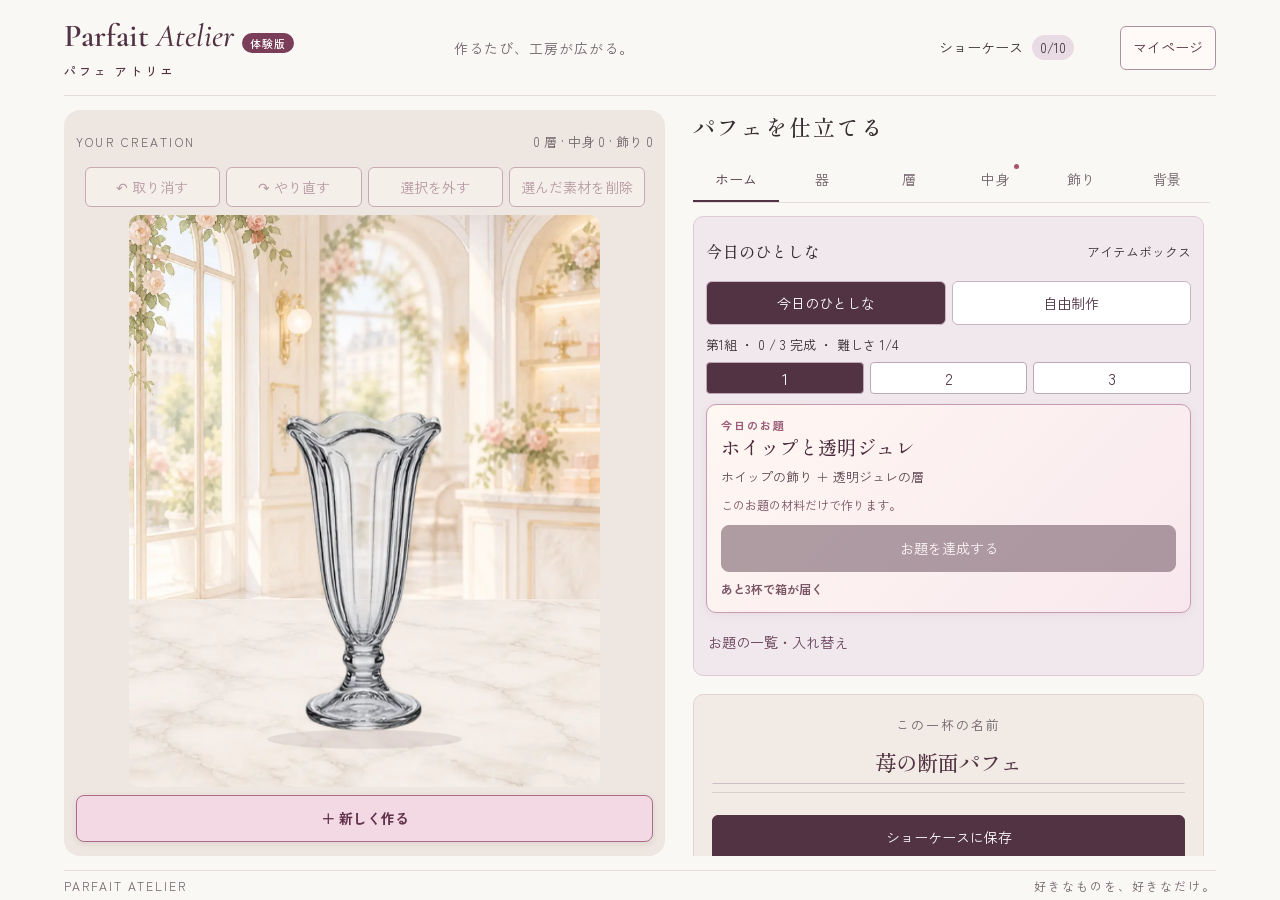
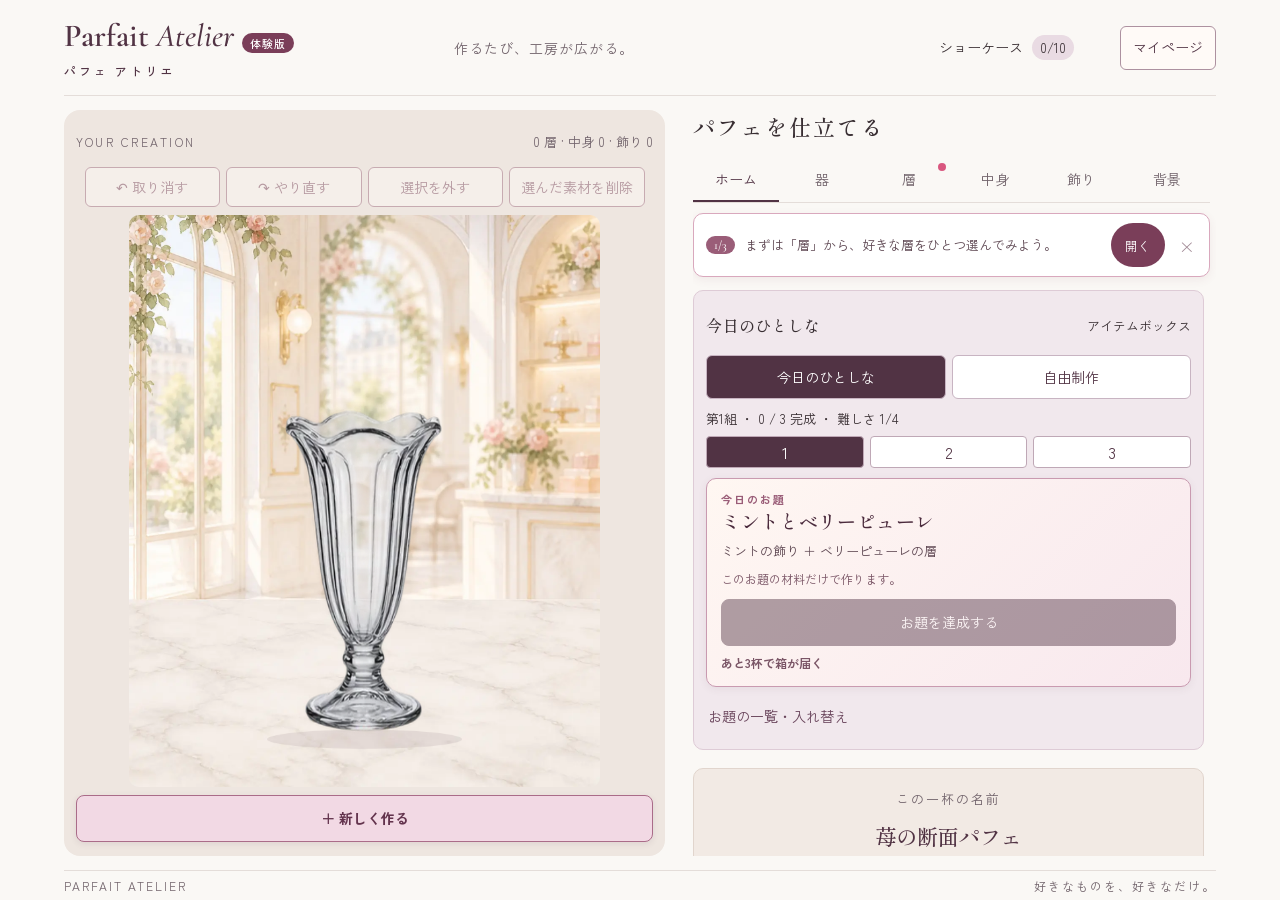
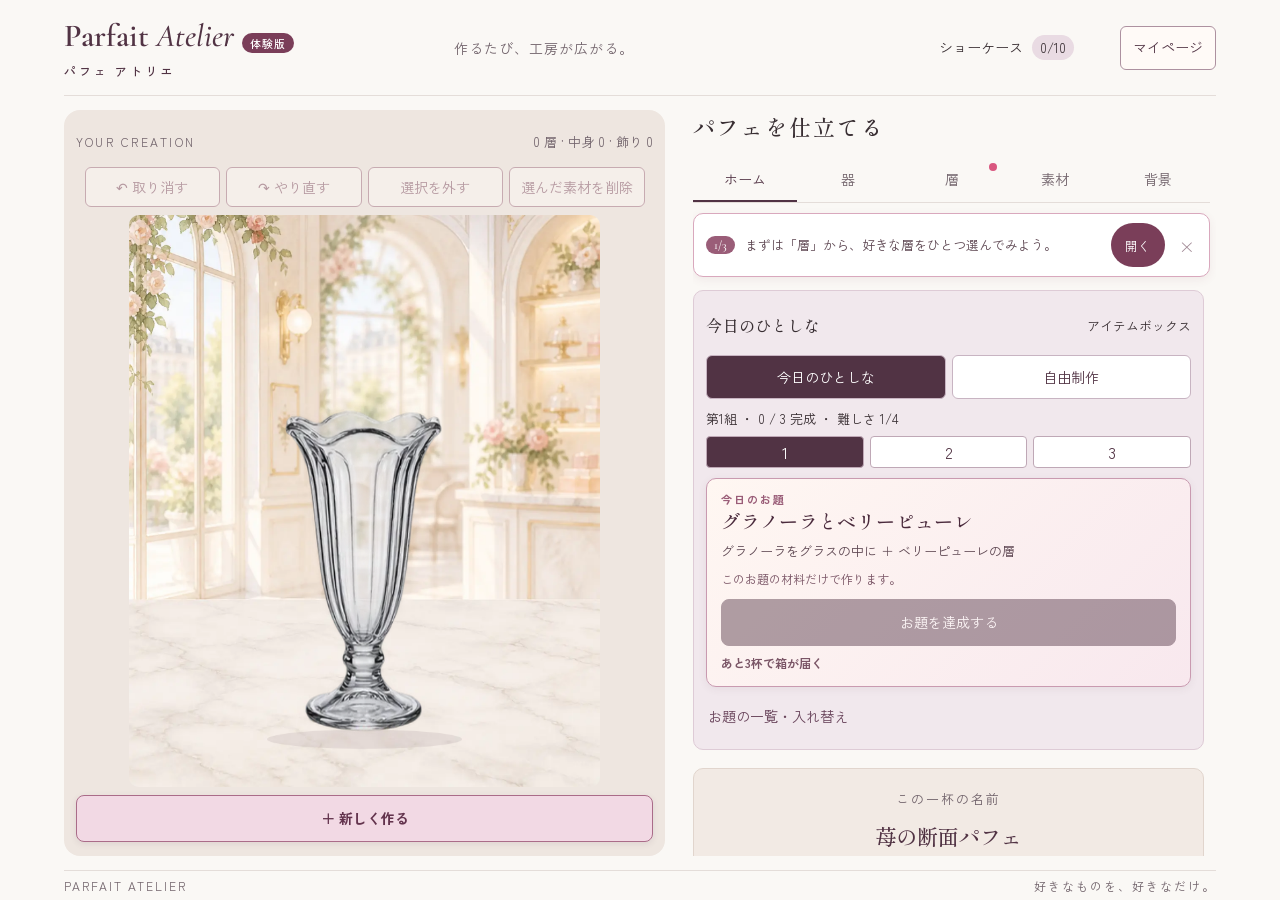
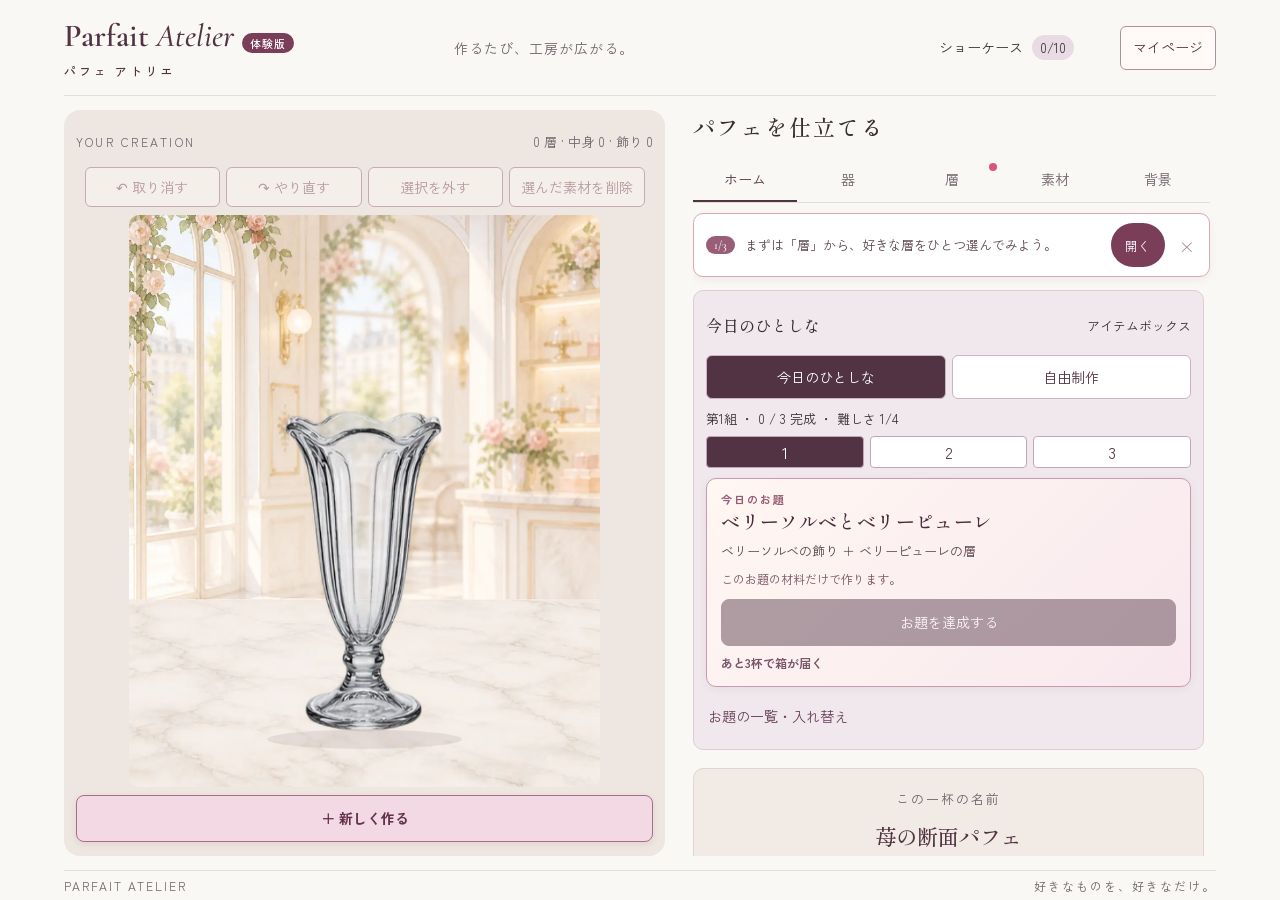
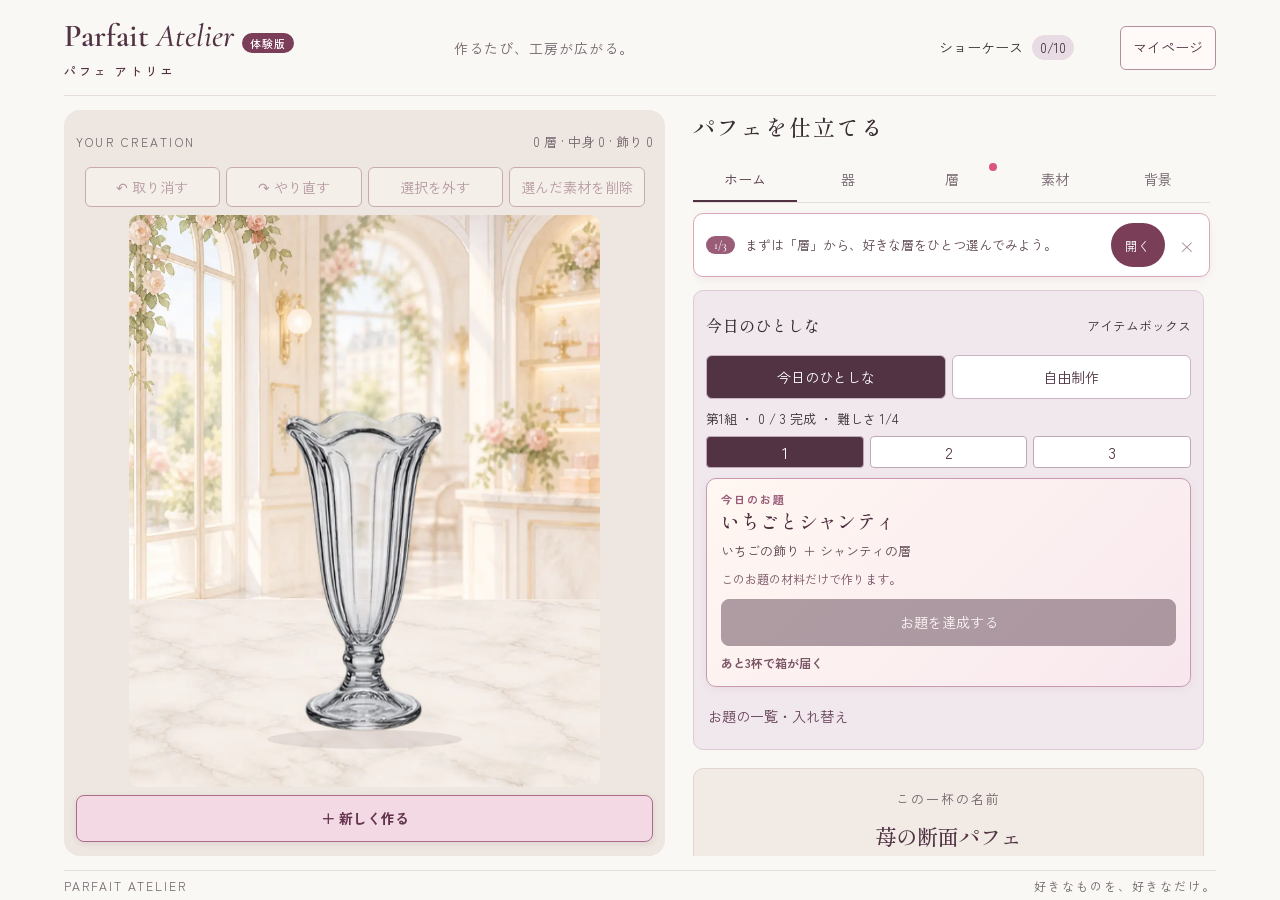
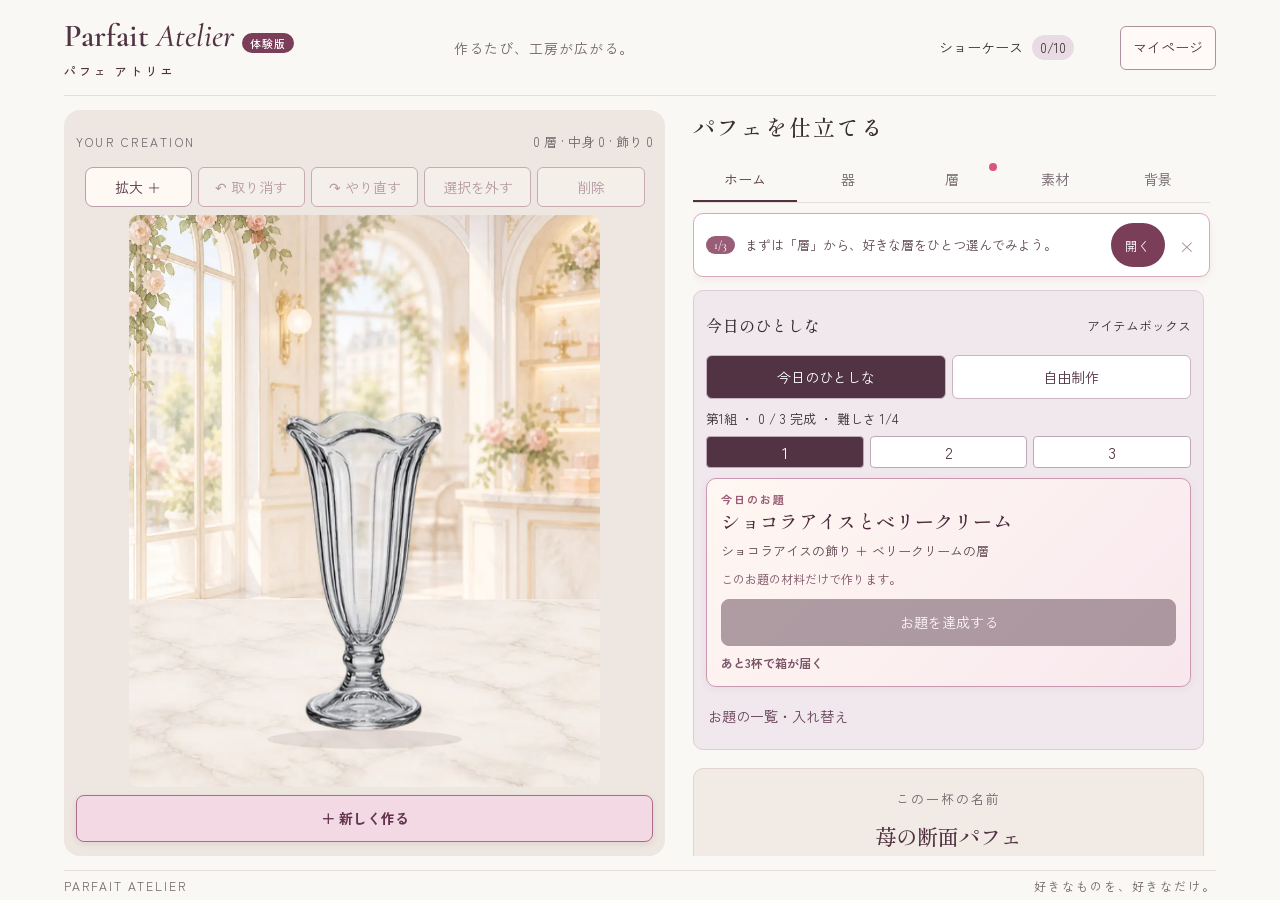
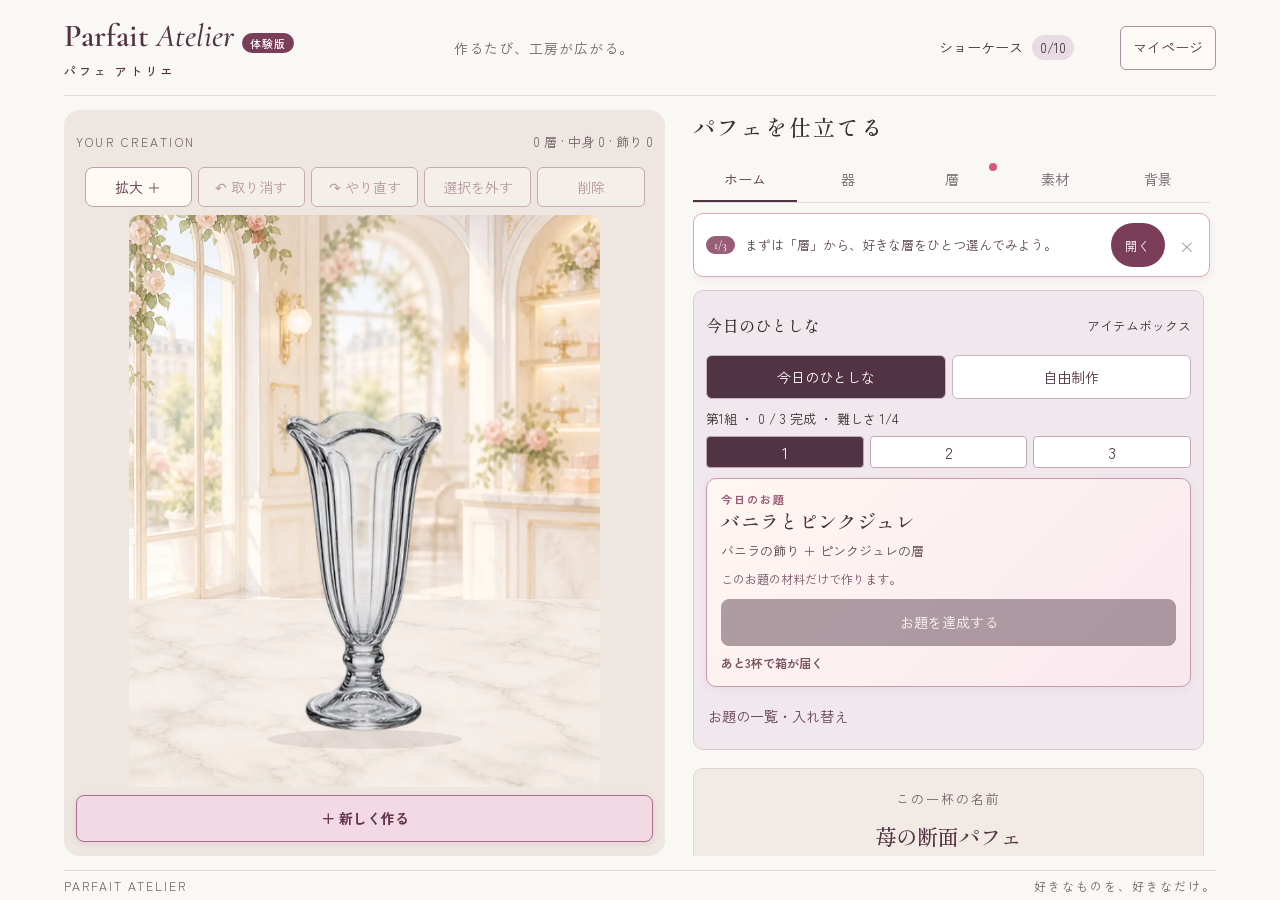
